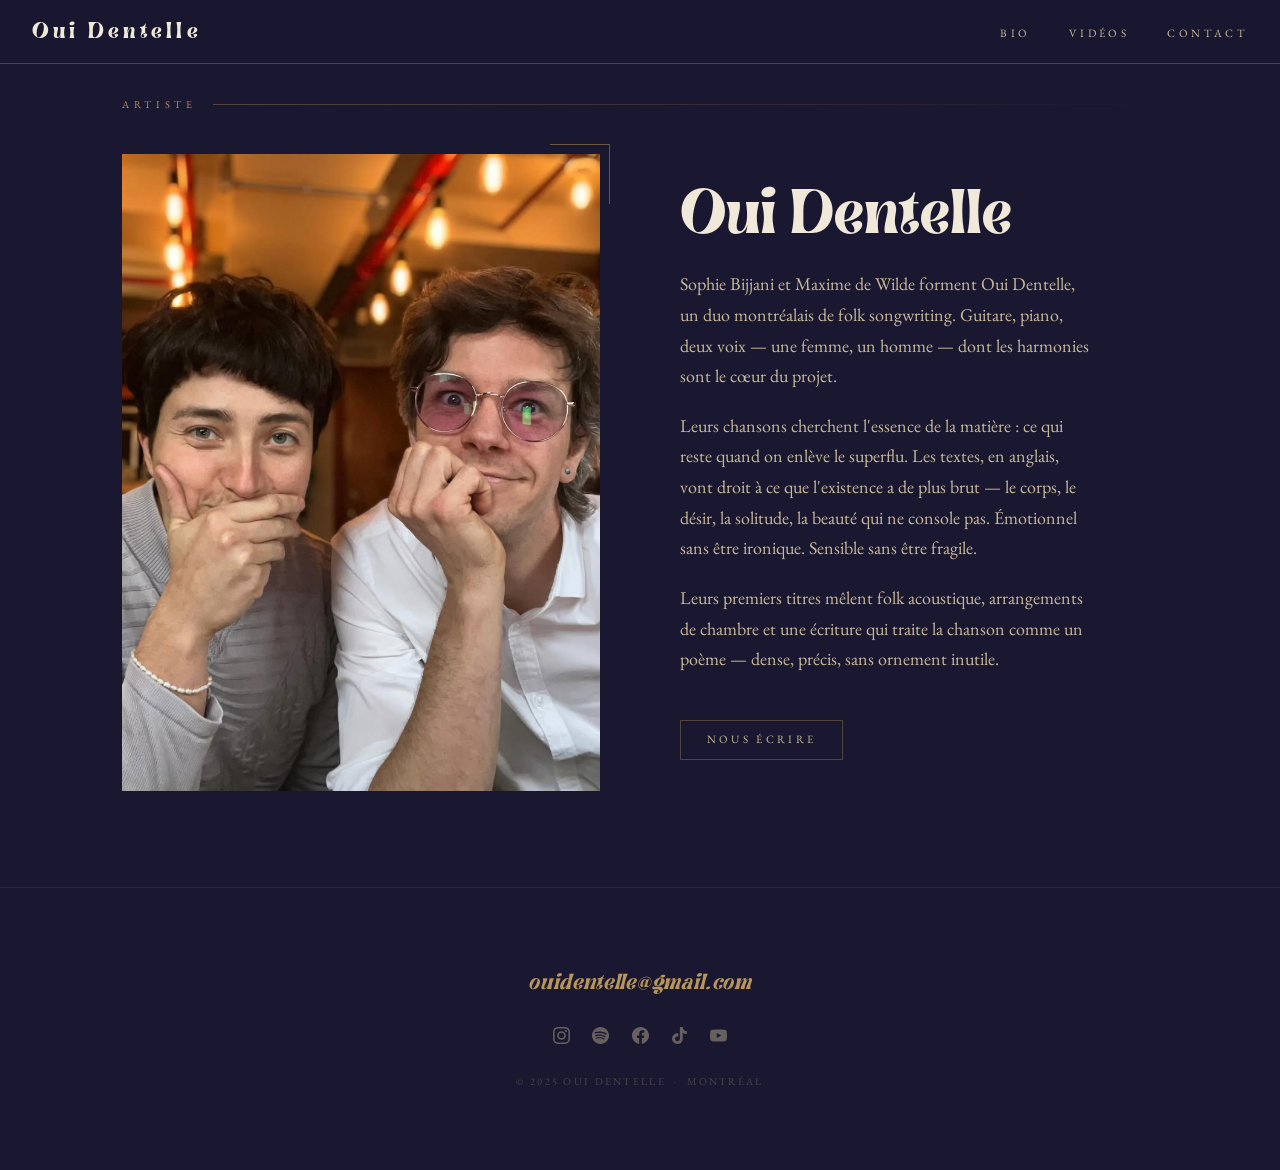
==== bio.html @ b8a0241f "Ajouter les photos et brancher hero + bio - OuiDentelleHeroSansTexte.jpg comme fond du hero - OuiDen" ====
<!DOCTYPE html>
<html lang="fr">
<head>
  <meta charset="UTF-8" />
  <meta name="viewport" content="width=device-width, initial-scale=1.0" />
  <title>Bio — Oui Dentelle</title>
  <link rel="preconnect" href="https://fonts.googleapis.com" />
  <link href="https://fonts.googleapis.com/css2?family=EB+Garamond:ital,wght@0,400;0,500;1,400&display=swap" rel="stylesheet" />
  <link rel="stylesheet" href="src/style.css" />
</head>
<body>

  <!-- ═══════════════════════════════════════
       NAV
       ═══════════════════════════════════════ -->
  <nav class="nav nav--scrolled" id="nav">
    <a href="index.html" class="nav-logo">Oui Dentelle</a>
    <ul class="nav-links" id="nav-links">
      <li><a href="bio.html">Bio</a></li>
      <li><a href="index.html#video">Vidéos</a></li>
      <li><a href="index.html#contact">Contact</a></li>
    </ul>
    <button class="nav-burger" id="nav-burger" aria-label="Ouvrir le menu" aria-expanded="false">
      <span></span><span></span><span></span>
    </button>
  </nav>

  <!-- ═══════════════════════════════════════
       BIO
       ═══════════════════════════════════════ -->
  <main>
    <section class="section bio-section visible">
      <p class="section-label">Artiste</p>
      <div class="about-grid">

        <div class="about-photo-wrap">
          <img
            src="OuiDentelleBio.png"
            alt="Sophie Bijjani et Maxime de Wilde — Oui Dentelle"
            class="about-photo"
            onerror="this.style.display='none'; this.nextElementSibling.style.display='flex';"
          />
          <div class="about-photo-placeholder" style="display:none;">
            <span>Photo à venir</span>
          </div>
        </div>

        <div class="about-text">
          <h1 class="section-title">Oui Dentelle</h1>
          <p>
            Sophie Bijjani et Maxime de Wilde forment Oui Dentelle, un duo montréalais
            de folk songwriting. Guitare, piano, deux voix — une femme, un homme —
            dont les harmonies sont le cœur du projet.
          </p>
          <p>
            Leurs chansons cherchent l'essence de la matière&nbsp;: ce qui reste quand
            on enlève le superflu. Les textes, en anglais, vont droit à ce que
            l'existence a de plus brut — le corps, le désir, la solitude, la beauté
            qui ne console pas. Émotionnel sans être ironique. Sensible sans être fragile.
          </p>
          <p>
            Leurs premiers titres mêlent folk acoustique, arrangements de chambre
            et une écriture qui traite la chanson comme un poème — dense, précis,
            sans ornement inutile.
          </p>
          <a href="index.html#contact" class="btn-outline" style="margin-top:1.6rem;">
            Nous écrire
          </a>
        </div>

      </div>
    </section>
  </main>

  <!-- ═══════════════════════════════════════
       FOOTER
       ═══════════════════════════════════════ -->
  <footer class="footer" id="contact">
    <div class="footer-inner">
      <a href="mailto:ouidentelle@gmail.com" class="contact-email">ouidentelle@gmail.com</a>
      <nav class="footer-social" aria-label="Réseaux sociaux">
        <a href="https://instagram.com/ouidentelle" target="_blank" rel="noopener" aria-label="Instagram">
          <svg viewBox="0 0 24 24"><path d="M12 2.163c3.204 0 3.584.012 4.85.07 3.252.148 4.771 1.691 4.919 4.919.058 1.265.069 1.645.069 4.849 0 3.205-.012 3.584-.069 4.849-.149 3.225-1.664 4.771-4.919 4.919-1.266.058-1.644.07-4.85.07-3.204 0-3.584-.012-4.849-.07-3.26-.149-4.771-1.699-4.919-4.92-.058-1.265-.07-1.644-.07-4.849 0-3.204.013-3.583.07-4.849.149-3.227 1.664-4.771 4.919-4.919 1.266-.057 1.645-.069 4.849-.069zm0-2.163c-3.259 0-3.667.014-4.947.072-4.358.2-6.78 2.618-6.98 6.98-.059 1.281-.073 1.689-.073 4.948 0 3.259.014 3.668.072 4.948.2 4.358 2.618 6.78 6.98 6.98 1.281.058 1.689.072 4.948.072 3.259 0 3.668-.014 4.948-.072 4.354-.2 6.782-2.618 6.979-6.98.059-1.28.073-1.689.073-4.948 0-3.259-.014-3.667-.072-4.947-.196-4.354-2.617-6.78-6.979-6.98-1.281-.059-1.69-.073-4.949-.073zm0 5.838c-3.403 0-6.162 2.759-6.162 6.162s2.759 6.163 6.162 6.163 6.162-2.759 6.162-6.163c0-3.403-2.759-6.162-6.162-6.162zm0 10.162c-2.209 0-4-1.79-4-4 0-2.209 1.791-4 4-4s4 1.791 4 4c0 2.21-1.791 4-4 4zm6.406-11.845c-.796 0-1.441.645-1.441 1.44s.645 1.44 1.441 1.44c.795 0 1.439-.645 1.439-1.44s-.644-1.44-1.439-1.44z"/></svg>
        </a>
        <a href="https://open.spotify.com/" target="_blank" rel="noopener" aria-label="Spotify">
          <svg viewBox="0 0 24 24"><path d="M12 0C5.4 0 0 5.4 0 12s5.4 12 12 12 12-5.4 12-12S18.66 0 12 0zm5.521 17.34c-.24.359-.66.48-1.021.24-2.82-1.74-6.36-2.101-10.561-1.141-.418.122-.779-.179-.899-.539-.12-.421.18-.78.54-.9 4.56-1.021 8.52-.6 11.64 1.32.42.18.479.659.301 1.02zm1.44-3.3c-.301.42-.841.6-1.262.3-3.239-1.98-8.159-2.58-11.939-1.38-.479.12-1.02-.12-1.14-.6-.12-.48.12-1.021.6-1.141C9.6 9.9 15 10.561 18.72 12.84c.361.181.54.78.241 1.2zm.12-3.36C15.24 8.4 8.82 8.16 5.16 9.301c-.6.179-1.2-.181-1.38-.721-.18-.601.18-1.2.72-1.381 4.26-1.26 11.28-1.02 15.721 1.621.539.3.719 1.02.419 1.56-.299.421-1.02.599-1.559.3z"/></svg>
        </a>
        <a href="https://www.facebook.com/profile.php?id=61588457332541" target="_blank" rel="noopener" aria-label="Facebook">
          <svg viewBox="0 0 24 24"><path d="M24 12.073c0-6.627-5.373-12-12-12s-12 5.373-12 12c0 5.99 4.388 10.954 10.125 11.854v-8.385H7.078v-3.47h3.047V9.43c0-3.007 1.792-4.669 4.533-4.669 1.312 0 2.686.235 2.686.235v2.953H15.83c-1.491 0-1.956.925-1.956 1.874v2.25h3.328l-.532 3.47h-2.796v8.385C19.612 23.027 24 18.062 24 12.073z"/></svg>
        </a>
        <a href="https://tiktok.com/@ouidentelle" target="_blank" rel="noopener" aria-label="TikTok">
          <svg viewBox="0 0 24 24"><path d="M12.525.02c1.31-.02 2.61-.01 3.91-.02.08 1.53.63 3.09 1.75 4.17 1.12 1.11 2.7 1.62 4.24 1.79v4.03c-1.44-.05-2.89-.35-4.2-.97-.57-.26-1.1-.59-1.62-.93-.01 2.92.01 5.84-.02 8.75-.08 1.4-.54 2.79-1.35 3.94-1.31 1.92-3.58 3.17-5.91 3.21-1.43.08-2.86-.31-4.08-1.03-2.02-1.19-3.44-3.37-3.65-5.71-.02-.5-.03-1-.01-1.49.18-1.9 1.12-3.72 2.58-4.96 1.66-1.44 3.98-2.13 6.15-1.72.02 1.48-.04 2.96-.04 4.44-.99-.32-2.15-.23-3.02.37-.63.41-1.11 1.04-1.36 1.75-.21.51-.15 1.07-.14 1.61.24 1.64 1.82 3.02 3.5 2.87 1.12-.01 2.19-.66 2.77-1.61.19-.33.4-.67.41-1.06.1-1.79.06-3.57.07-5.36.01-4.03-.01-8.05.02-12.07z"/></svg>
        </a>
        <a href="https://youtube.com/" target="_blank" rel="noopener" aria-label="YouTube">
          <svg viewBox="0 0 24 24"><path d="M23.498 6.186a3.016 3.016 0 0 0-2.122-2.136C19.505 3.545 12 3.545 12 3.545s-7.505 0-9.377.505A3.017 3.017 0 0 0 .502 6.186C0 8.07 0 12 0 12s0 3.93.502 5.814a3.016 3.016 0 0 0 2.122 2.136c1.871.505 9.376.505 9.376.505s7.505 0 9.377-.505a3.015 3.015 0 0 0 2.122-2.136C24 15.93 24 12 24 12s0-3.93-.502-5.814zM9.545 15.568V8.432L15.818 12l-6.273 3.568z"/></svg>
        </a>
      </nav>
      <p class="footer-copy">© 2025 Oui Dentelle &nbsp;·&nbsp; Montréal</p>
    </div>
  </footer>

  <script>
    // ── Burger menu ───────────────────────────────────────
    const burger = document.getElementById('nav-burger');
    const navLinks = document.getElementById('nav-links');
    burger.addEventListener('click', () => {
      const open = navLinks.classList.toggle('nav-links--open');
      burger.setAttribute('aria-expanded', open);
    });
    navLinks.querySelectorAll('a').forEach(link => {
      link.addEventListener('click', () => {
        navLinks.classList.remove('nav-links--open');
        burger.setAttribute('aria-expanded', false);
      });
    });
  </script>

</body>
</html>
---- src/style.css ----
/* ════════════════════════════════════════════════════════════
   OUI DENTELLE — stylesheet
   Palette: indigo foncé · crème · or
   Typo   : Brasika (display) · EB Garamond (body)
   ════════════════════════════════════════════════════════════ */

/* ─── FONTS ──────────────────────────────────────────────── */
@font-face {
  font-family: 'Brasika';
  src: url('../Brasika.otf') format('opentype');
  font-weight: 100 900;
  font-style: normal;
  font-display: swap;
}

/* ─── TOKENS ──────────────────────────────────────────────── */
:root {
  --indigo:       #1a1730;
  --indigo-mid:   #252245;
  --indigo-light: #3a365f;
  --cream:        #f0e8d8;
  --cream-dim:    #c8b99a;
  --gold:         #b8965a;
  --gold-dim:     rgba(184,150,90,0.35);
  --font-d: 'Brasika', 'Cormorant Garamond', serif;
  --font-b: 'EB Garamond', serif;
  --ease:   cubic-bezier(0.4, 0, 0.2, 1);
  --max-w:  1100px;
  --px:     2rem;
}

/* ─── RESET ──────────────────────────────────────────────── */
*, *::before, *::after { box-sizing: border-box; margin: 0; padding: 0; }
html  { scroll-behavior: smooth; }
body  {
  background: var(--indigo);
  color: var(--cream);
  font-family: var(--font-b);
  font-size: 18px;
  line-height: 1.7;
  overflow-x: hidden;
}
img   { display: block; max-width: 100%; }
a     { color: inherit; }

/* ─── NAV ────────────────────────────────────────────────── */
.nav {
  position: fixed;
  inset: 0 0 auto;
  z-index: 100;
  display: flex;
  align-items: center;
  justify-content: space-between;
  padding: 1.6rem var(--px);
  transition: background 0.4s var(--ease), padding 0.4s var(--ease),
              backdrop-filter 0.4s var(--ease);
}
.nav--scrolled {
  background: rgba(26, 23, 48, 0.88);
  backdrop-filter: blur(12px);
  padding-block: 1rem;
  border-bottom: 1px solid var(--gold-dim);
}
.nav-logo {
  font-family: var(--font-d);
  font-size: 1.15rem;
  font-weight: 300;
  letter-spacing: 0.22em;
  text-decoration: none;
  color: var(--cream);
  transition: color 0.3s;
}
.nav-logo:hover { color: var(--gold); }

.nav-links {
  list-style: none;
  display: flex;
  gap: 2.4rem;
}
.nav-links a {
  font-size: 0.7rem;
  letter-spacing: 0.3em;
  text-transform: uppercase;
  text-decoration: none;
  color: var(--cream-dim);
  transition: color 0.3s;
  position: relative;
}
.nav-links a::after {
  content: '';
  position: absolute;
  bottom: -3px;
  left: 0; right: 0;
  height: 1px;
  background: var(--gold);
  transform: scaleX(0);
  transform-origin: left;
  transition: transform 0.3s var(--ease);
}
.nav-links a:hover        { color: var(--cream); }
.nav-links a:hover::after { transform: scaleX(1); }

/* Burger (hidden on desktop) */
.nav-burger {
  display: none;
  flex-direction: column;
  gap: 5px;
  background: none;
  border: none;
  cursor: pointer;
  padding: 4px;
}
.nav-burger span {
  display: block;
  width: 24px;
  height: 1px;
  background: var(--cream-dim);
  transition: transform 0.3s, opacity 0.3s;
}

/* ─── HERO ───────────────────────────────────────────────── */
.hero {
  position: relative;
  min-height: 100vh;
  display: flex;
  align-items: flex-start;
  justify-content: center;
  overflow: hidden;
}
.hero-img {
  position: absolute;
  inset: 0;
  background-size: cover;
  background-position: center top;
  transform: scale(1.05);
  animation: heroScale 14s ease-out forwards;
}
@keyframes heroScale {
  to { transform: scale(1); }
}
.hero-overlay {
  position: absolute;
  inset: 0;
  background:
    linear-gradient(to bottom,
      rgba(26,23,48,0.2) 0%,
      rgba(26,23,48,0.5) 60%,
      rgba(26,23,48,0.95) 100%),
    radial-gradient(ellipse at center, transparent 30%, rgba(26,23,48,0.6) 100%);
}

/* Film-grain texture */
.hero-grain {
  position: absolute;
  inset: 0;
  background-image: url("data:image/svg+xml,%3Csvg viewBox='0 0 256 256' xmlns='http://www.w3.org/2000/svg'%3E%3Cfilter id='n'%3E%3CfeTurbulence type='fractalNoise' baseFrequency='0.9' numOctaves='4' stitchTiles='stitch'/%3E%3C/filter%3E%3Crect width='100%25' height='100%25' filter='url(%23n)' opacity='0.04'/%3E%3C/svg%3E");
  background-size: 200px;
  opacity: 0.3;
  pointer-events: none;
  animation: grain 8s steps(10) infinite;
}
@keyframes grain {
  0%,100% { background-position: 0 0; }
  10%  { background-position: -5% -10%; }
  20%  { background-position: -15% 5%; }
  30%  { background-position: 7% -25%; }
  40%  { background-position: 20% 10%; }
  50%  { background-position: -10% 15%; }
  60%  { background-position: 15% -5%; }
  70%  { background-position: 0 20%; }
  80%  { background-position: -20% 0; }
  90%  { background-position: 10% 5%; }
}

.hero-content {
  position: relative;
  z-index: 2;
  text-align: center;
  display: flex;
  flex-direction: column;
  align-items: center;
  gap: 1.8rem;
  padding: 18vh var(--px) 2rem;
  animation: fadeUp 1.6s ease both;
  animation-delay: 0.2s;
  opacity: 0;
}
@keyframes fadeUp {
  from { opacity: 0; transform: translateY(28px); }
  to   { opacity: 1; transform: translateY(0); }
}

/* Gold ornament line */
.lace-line {
  width: 160px;
  height: 1px;
  background: linear-gradient(90deg, transparent, var(--gold), transparent);
  position: relative;
}
.lace-line::before, .lace-line::after {
  content: '✦';
  position: absolute;
  top: 50%;
  transform: translateY(-50%);
  font-size: 8px;
  color: var(--gold);
  opacity: 0.8;
}
.lace-line::before { left: 28px; }
.lace-line::after  { right: 28px; }

.hero-title {
  font-family: var(--font-d);
  font-size: clamp(3.8rem, 11vw, 8rem);
  font-weight: 300;
  letter-spacing: 0.16em;
  line-height: 1;
  color: var(--cream);
  text-shadow:
    0 0 80px rgba(184,150,90,0.25),
    0 2px 6px rgba(0,0,0,0.6);
}
.hero-sub {
  font-family: var(--font-d);
  font-size: clamp(0.85rem, 1.8vw, 1.05rem);
  color: var(--cream-dim);
  letter-spacing: 0.18em;
}

/* Social row */
.social-row {
  display: flex;
  gap: 1.5rem;
  align-items: center;
  margin-top: 0.4rem;
}
.social-row a {
  color: var(--cream-dim);
  text-decoration: none;
  transition: color 0.3s, transform 0.3s;
  display: flex;
}
.social-row a:hover {
  color: var(--cream);
  transform: translateY(-3px);
}
.social-row svg { width: 20px; height: 20px; fill: currentColor; }

/* Scroll hint */
.scroll-hint {
  position: absolute;
  bottom: 2rem;
  left: 50%;
  transform: translateX(-50%);
  z-index: 2;
  color: var(--cream-dim);
  opacity: 0.45;
  animation: fadeUp 2s ease both, bob 2.2s ease-in-out 2s infinite;
}
.scroll-hint svg { width: 16px; }
@keyframes bob {
  0%,100% { transform: translateX(-50%) translateY(0); }
  50%      { transform: translateX(-50%) translateY(7px); }
}

/* ─── SECTIONS SHARED ─────────────────────────────────────── */
.section {
  padding: 6rem var(--px);
  max-width: var(--max-w);
  margin: 0 auto;
  opacity: 0;
  transform: translateY(24px);
  transition: opacity 0.7s var(--ease), transform 0.7s var(--ease);
}
.section.visible {
  opacity: 1;
  transform: translateY(0);
}

.section-label {
  font-size: 0.65rem;
  letter-spacing: 0.45em;
  text-transform: uppercase;
  color: var(--gold);
  margin-bottom: 2.5rem;
  display: flex;
  align-items: center;
  gap: 1rem;
}
.section-label::after {
  content: '';
  flex: 1;
  height: 1px;
  background: linear-gradient(90deg, var(--gold-dim), transparent);
}

.section-title {
  font-family: var(--font-d);
  font-size: clamp(2rem, 5vw, 3.2rem);
  font-weight: 300;
  line-height: 1.15;
  color: var(--cream);
  margin-bottom: 1.6rem;
}
.section-title em { color: var(--cream-dim); font-style: italic; }
.section-title--center { text-align: center; }

/* ─── ABOUT ──────────────────────────────────────────────── */
.about-section { padding-top: 7rem; padding-bottom: 7rem; }

.about-grid {
  display: grid;
  grid-template-columns: 1fr 1fr;
  gap: 5rem;
  align-items: center;
}

.about-photo-wrap { position: relative; }
.about-photo {
  width: 100%;
  aspect-ratio: 3 / 4;
  object-fit: cover;
  object-position: center top;
  display: block;
}
.about-photo-placeholder {
  width: 100%;
  aspect-ratio: 3 / 4;
  background: var(--indigo-mid);
  border: 1px solid var(--gold-dim);
  display: flex;
  align-items: center;
  justify-content: center;
  font-style: italic;
  color: var(--cream-dim);
  font-size: 0.85rem;
  letter-spacing: 0.1em;
  position: relative;
  overflow: hidden;
}
/* Subtle inner gradient */
.about-photo-placeholder::before {
  content: '';
  position: absolute;
  inset: 0;
  background:
    radial-gradient(ellipse at 25% 25%, rgba(58,54,95,0.7), transparent 55%),
    radial-gradient(ellipse at 75% 80%, rgba(184,150,90,0.08), transparent 50%);
}
.about-photo-placeholder span { position: relative; }

/* Gold accent corner */
.about-photo-wrap::after {
  content: '';
  position: absolute;
  top: -10px; right: -10px;
  width: 60px; height: 60px;
  border-top: 1px solid var(--gold);
  border-right: 1px solid var(--gold);
  opacity: 0.5;
}

.about-text p {
  color: var(--cream-dim);
  margin-bottom: 1.2rem;
  max-width: 46ch;
}

/* ─── BUTTONS ────────────────────────────────────────────── */
.btn-outline {
  display: inline-block;
  margin-top: 0.8rem;
  padding: 0.6rem 1.6rem;
  font-size: 0.7rem;
  letter-spacing: 0.3em;
  text-transform: uppercase;
  text-decoration: none;
  color: var(--cream-dim);
  border: 1px solid var(--gold-dim);
  transition: border-color 0.3s, color 0.3s, background 0.3s;
}
.btn-outline:hover {
  border-color: var(--gold);
  color: var(--cream);
  background: rgba(184,150,90,0.06);
}

/* ─── DIVIDER ────────────────────────────────────────────── */
.divider {
  width: 100%;
  height: 1px;
  background: linear-gradient(90deg, transparent, var(--gold-dim), transparent);
  opacity: 0;
  transition: opacity 0.7s var(--ease);
}
.divider.visible { opacity: 1; }

/* ─── SINGLES GRID ───────────────────────────────────────── */
.singles-grid {
  display: grid;
  grid-template-columns: repeat(2, minmax(220px, 300px));
  gap: 2.4rem;
  justify-content: center;
}

.single-card {
  display: flex;
  flex-direction: column;
  gap: 0.9rem;
  text-decoration: none;
}

.single-cover {
  width: 100%;
  aspect-ratio: 1;
  background: var(--indigo-mid);
  border: 1px solid rgba(184,150,90,0.12);
  display: flex;
  align-items: center;
  justify-content: center;
  position: relative;
  overflow: hidden;
  transition: border-color 0.3s;
}
.single-card:hover .single-cover { border-color: var(--gold-dim); }

.single-cover::before {
  content: '';
  position: absolute;
  inset: 0;
  background:
    radial-gradient(ellipse at 30% 30%, rgba(58,54,95,0.8), transparent 55%),
    radial-gradient(ellipse at 70% 75%, rgba(184,150,90,0.1), transparent 55%);
}
.single-cover img {
  position: absolute;
  inset: 0;
  width: 100%; height: 100%;
  object-fit: cover;
}

.single-cover-label {
  position: relative;
  font-family: var(--font-d);
  font-size: 0.85rem;
  font-weight: 300;
  letter-spacing: 0.14em;
  color: var(--cream-dim);
  text-transform: uppercase;
  text-align: center;
  padding: 1rem;
}

.single-play {
  position: absolute;
  inset: 0;
  display: flex;
  align-items: center;
  justify-content: center;
  opacity: 0;
  transition: opacity 0.3s;
  background: rgba(26,23,48,0.5);
}
.single-play svg {
  width: 36px;
  fill: var(--cream);
  filter: drop-shadow(0 2px 8px rgba(0,0,0,0.6));
}
.single-card:hover .single-play { opacity: 1; }
.single-card--upcoming .single-play { display: none; }

.single-info { display: flex; flex-direction: column; gap: 0.3rem; }
.single-title {
  font-family: var(--font-d);
  font-size: 1.1rem;
  font-weight: 300;
  letter-spacing: 0.06em;
  color: var(--cream);
}
.single-sub {
  font-size: 0.7rem;
  color: var(--cream-dim);
  letter-spacing: 0.2em;
  text-transform: uppercase;
}

.stream-links { display: flex; gap: 0.4rem; flex-wrap: wrap; margin-top: 0.2rem; }
.stream-btn {
  font-size: 0.62rem;
  letter-spacing: 0.15em;
  text-transform: uppercase;
  color: var(--cream-dim);
  border: 1px solid rgba(200,185,154,0.22);
  padding: 0.22rem 0.55rem;
  text-decoration: none;
  transition: border-color 0.3s, color 0.3s;
}
.stream-btn:hover { border-color: var(--gold); color: var(--cream); }

/* ─── VIDEO ──────────────────────────────────────────────── */
.video-frame {
  width: 100%;
  aspect-ratio: 16 / 9;
  background: var(--indigo-mid);
  border: 1px solid rgba(184,150,90,0.18);
  position: relative;
  overflow: hidden;
}
.video-frame iframe { width: 100%; height: 100%; border: 0; display: block; }

.video-placeholder {
  width: 100%; height: 100%;
  display: flex;
  flex-direction: column;
  align-items: center;
  justify-content: center;
  gap: 1.2rem;
  color: var(--cream-dim);
  font-style: italic;
  font-size: 0.9rem;
}
.play-circle {
  width: 64px; height: 64px;
  border: 1px solid rgba(200,185,154,0.28);
  border-radius: 50%;
  display: flex;
  align-items: center;
  justify-content: center;
}
.play-circle svg { width: 22px; fill: var(--cream-dim); margin-left: 4px; }

/* ─── SHOWS ──────────────────────────────────────────────── */
.shows-season {
  font-size: 0.65rem;
  letter-spacing: 0.35em;
  text-transform: uppercase;
  color: var(--cream-dim);
  margin-bottom: 0.6rem;
}

.shows-list {
  margin-top: 3rem;
  display: flex;
  flex-direction: column;
  gap: 0;
}

.show-row {
  display: grid;
  grid-template-columns: 80px 1fr auto;
  gap: 1.5rem;
  align-items: center;
  padding: 1.4rem 0;
  border-bottom: 1px solid rgba(184,150,90,0.1);
  transition: background 0.2s;
}
.show-row:first-child { border-top: 1px solid rgba(184,150,90,0.1); }
.show-row:hover { background: rgba(184,150,90,0.03); }

.show-date {
  display: flex;
  flex-direction: column;
  align-items: center;
  line-height: 1;
}
.show-day {
  font-family: var(--font-d);
  font-size: 2rem;
  font-weight: 300;
  color: var(--cream);
  line-height: 1;
}
.show-month {
  font-size: 0.65rem;
  letter-spacing: 0.2em;
  text-transform: uppercase;
  color: var(--gold);
  margin-top: 0.25rem;
}

.show-details { display: flex; flex-direction: column; gap: 0.15rem; }
.show-venue {
  font-family: var(--font-d);
  font-size: 1.1rem;
  font-weight: 300;
  color: var(--cream);
}
.show-city {
  font-size: 0.75rem;
  letter-spacing: 0.18em;
  text-transform: uppercase;
  color: var(--cream-dim);
}
.show-ticket { white-space: nowrap; }

/* ─── CONTACT ────────────────────────────────────────────── */
.contact-minimal {
  display: flex;
  flex-direction: column;
  align-items: center;
  gap: 2rem;
  text-align: center;
}

.contact-social {
  display: flex;
  gap: 1.6rem;
  align-items: center;
}

.contact-social a {
  display: flex;
  align-items: center;
  justify-content: center;
  color: var(--cream-dim);
  transition: color 0.3s;
}
.contact-social a:hover { color: var(--gold); }
.contact-social svg {
  width: 20px;
  height: 20px;
  fill: currentColor;
}

.contact-text p {
  color: var(--cream-dim);
  max-width: 36ch;
  margin-bottom: 1.4rem;
}
.contact-email {
  display: inline-block;
  font-family: var(--font-d);
  font-size: 1.1rem;
  font-style: italic;
  color: var(--gold);
  text-decoration: none;
  letter-spacing: 0.04em;
  transition: color 0.3s;
}
.contact-email:hover { color: var(--cream); }

.contact-form {
  display: flex;
  flex-direction: column;
  gap: 1.4rem;
  max-width: 520px;
}
.form-field {
  display: flex;
  flex-direction: column;
  gap: 0.4rem;
}
.form-field label {
  font-size: 0.65rem;
  letter-spacing: 0.35em;
  text-transform: uppercase;
  color: var(--cream-dim);
}
.form-field input,
.form-field textarea {
  background: rgba(255,255,255,0.03);
  border: 1px solid rgba(200,185,154,0.2);
  color: var(--cream);
  font-family: var(--font-b);
  font-size: 0.95rem;
  padding: 0.7rem 0.9rem;
  outline: none;
  transition: border-color 0.3s;
  resize: vertical;
  width: 100%;
}
.form-field input::placeholder,
.form-field textarea::placeholder { color: rgba(200,185,154,0.35); }
.form-field input:focus,
.form-field textarea:focus { border-color: var(--gold); }

.btn-submit {
  align-self: flex-start;
  background: none;
  border: 1px solid var(--gold-dim);
  color: var(--cream-dim);
  cursor: pointer;
  font-family: var(--font-b);
  font-size: 0.7rem;
  letter-spacing: 0.3em;
  text-transform: uppercase;
  padding: 0.65rem 1.8rem;
  transition: border-color 0.3s, color 0.3s, background 0.3s;
}
.btn-submit:hover {
  border-color: var(--gold);
  color: var(--cream);
  background: rgba(184,150,90,0.07);
}

/* ─── FOOTER ─────────────────────────────────────────────── */
.footer {
  border-top: 1px solid rgba(184,150,90,0.12);
  padding: 5rem var(--px);
}
.footer-inner {
  max-width: var(--max-w);
  margin: 0 auto;
  display: flex;
  flex-direction: column;
  align-items: center;
  gap: 1.8rem;
  text-align: center;
}
.footer-social {
  display: flex;
  gap: 1.4rem;
}
.footer-social a {
  color: rgba(200,185,154,0.45);
  text-decoration: none;
  transition: color 0.3s;
  display: flex;
}
.footer-social a:hover { color: var(--cream); }
.footer-social svg { width: 17px; height: 17px; fill: currentColor; }
.footer-copy {
  font-size: 0.65rem;
  letter-spacing: 0.22em;
  text-transform: uppercase;
  color: rgba(200,185,154,0.28);
}

/* ─── RESPONSIVE ─────────────────────────────────────────── */
@media (max-width: 860px) {
  :root { --px: 1.5rem; }

  .about-grid,
  .contact-grid {
    grid-template-columns: 1fr;
    gap: 3rem;
  }
  .about-photo-wrap::after { display: none; }

  .nav-links {
    position: fixed;
    inset: 0 0 auto;
    top: 60px;
    background: rgba(26,23,48,0.97);
    backdrop-filter: blur(12px);
    flex-direction: column;
    align-items: center;
    gap: 0;
    padding: 1.5rem 0 2rem;
    display: none;
    border-bottom: 1px solid var(--gold-dim);
  }
  .nav-links--open { display: flex; }
  .nav-links li    { width: 100%; text-align: center; }
  .nav-links a     { display: block; padding: 0.9rem 0; font-size: 0.75rem; }
  .nav-burger      { display: flex; }

  .show-row { grid-template-columns: 70px 1fr; }
  .show-ticket { grid-column: 2; }
}

@media (max-width: 540px) {
  .singles-grid { grid-template-columns: 1fr 1fr; }
  .hero-title   { letter-spacing: 0.08em; }
  .section      { padding-block: 4.5rem; }
}
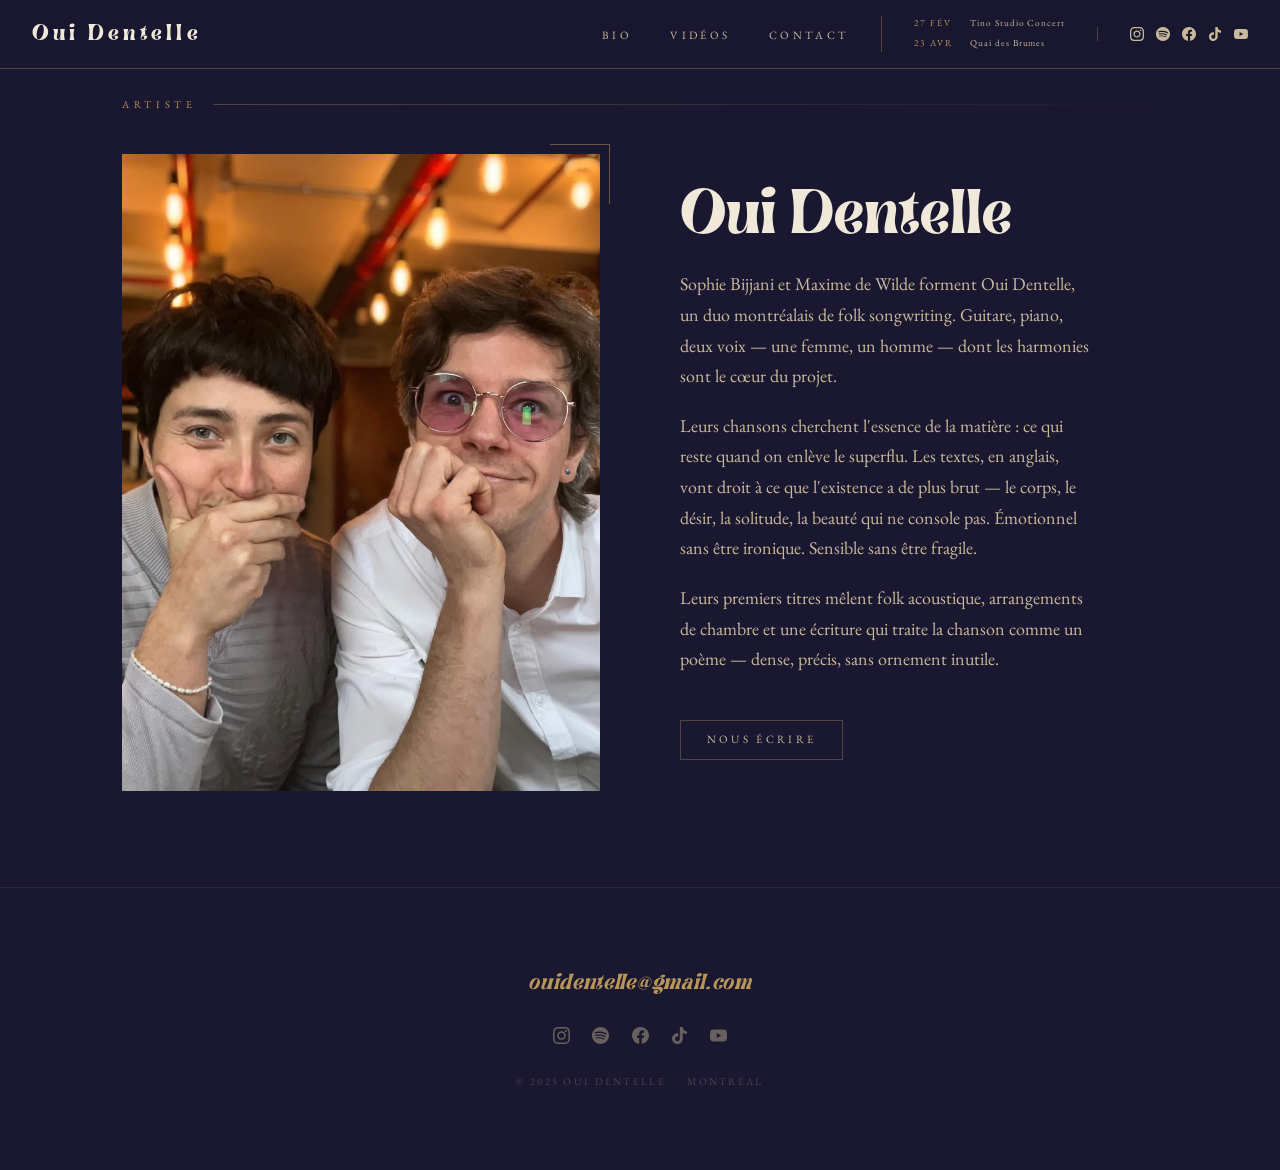
==== commit 8019d1f7: "Social icons et dates de shows dans la barre de nav - Nav restructurée : liens | dates shows | icône" ====
--- a/bio.html
+++ b/bio.html
@@ -15,11 +15,40 @@
        ═══════════════════════════════════════ -->
   <nav class="nav nav--scrolled" id="nav">
     <a href="index.html" class="nav-logo">Oui Dentelle</a>
-    <ul class="nav-links" id="nav-links">
-      <li><a href="bio.html">Bio</a></li>
-      <li><a href="index.html#video">Vidéos</a></li>
-      <li><a href="index.html#contact">Contact</a></li>
-    </ul>
+    <div class="nav-menu" id="nav-menu">
+      <ul class="nav-links">
+        <li><a href="bio.html">Bio</a></li>
+        <li><a href="index.html#video">Vidéos</a></li>
+        <li><a href="index.html#contact">Contact</a></li>
+      </ul>
+      <div class="nav-shows">
+        <a href="index.html#shows" class="nav-show-item">
+          <span class="nav-show-date">27 Fév</span>
+          <span class="nav-show-venue">Tino Studio Concert</span>
+        </a>
+        <a href="index.html#shows" class="nav-show-item">
+          <span class="nav-show-date">23 Avr</span>
+          <span class="nav-show-venue">Quai des Brumes</span>
+        </a>
+      </div>
+      <div class="nav-social">
+        <a href="https://instagram.com/ouidentelle" target="_blank" rel="noopener" aria-label="Instagram">
+          <svg viewBox="0 0 24 24"><path d="M12 2.163c3.204 0 3.584.012 4.85.07 3.252.148 4.771 1.691 4.919 4.919.058 1.265.069 1.645.069 4.849 0 3.205-.012 3.584-.069 4.849-.149 3.225-1.664 4.771-4.919 4.919-1.266.058-1.644.07-4.85.07-3.204 0-3.584-.012-4.849-.07-3.26-.149-4.771-1.699-4.919-4.92-.058-1.265-.07-1.644-.07-4.849 0-3.204.013-3.583.07-4.849.149-3.227 1.664-4.771 4.919-4.919 1.266-.057 1.645-.069 4.849-.069zm0-2.163c-3.259 0-3.667.014-4.947.072-4.358.2-6.78 2.618-6.98 6.98-.059 1.281-.073 1.689-.073 4.948 0 3.259.014 3.668.072 4.948.2 4.358 2.618 6.78 6.98 6.98 1.281.058 1.689.072 4.948.072 3.259 0 3.668-.014 4.948-.072 4.354-.2 6.782-2.618 6.979-6.98.059-1.28.073-1.689.073-4.948 0-3.259-.014-3.667-.072-4.947-.196-4.354-2.617-6.78-6.979-6.98-1.281-.059-1.69-.073-4.949-.073zm0 5.838c-3.403 0-6.162 2.759-6.162 6.162s2.759 6.163 6.162 6.163 6.162-2.759 6.162-6.163c0-3.403-2.759-6.162-6.162-6.162zm0 10.162c-2.209 0-4-1.79-4-4 0-2.209 1.791-4 4-4s4 1.791 4 4c0 2.21-1.791 4-4 4zm6.406-11.845c-.796 0-1.441.645-1.441 1.44s.645 1.44 1.441 1.44c.795 0 1.439-.645 1.439-1.44s-.644-1.44-1.439-1.44z"/></svg>
+        </a>
+        <a href="https://open.spotify.com/" target="_blank" rel="noopener" aria-label="Spotify">
+          <svg viewBox="0 0 24 24"><path d="M12 0C5.4 0 0 5.4 0 12s5.4 12 12 12 12-5.4 12-12S18.66 0 12 0zm5.521 17.34c-.24.359-.66.48-1.021.24-2.82-1.74-6.36-2.101-10.561-1.141-.418.122-.779-.179-.899-.539-.12-.421.18-.78.54-.9 4.56-1.021 8.52-.6 11.64 1.32.42.18.479.659.301 1.02zm1.44-3.3c-.301.42-.841.6-1.262.3-3.239-1.98-8.159-2.58-11.939-1.38-.479.12-1.02-.12-1.14-.6-.12-.48.12-1.021.6-1.141C9.6 9.9 15 10.561 18.72 12.84c.361.181.54.78.241 1.2zm.12-3.36C15.24 8.4 8.82 8.16 5.16 9.301c-.6.179-1.2-.181-1.38-.721-.18-.601.18-1.2.72-1.381 4.26-1.26 11.28-1.02 15.721 1.621.539.3.719 1.02.419 1.56-.299.421-1.02.599-1.559.3z"/></svg>
+        </a>
+        <a href="https://www.facebook.com/profile.php?id=61588457332541" target="_blank" rel="noopener" aria-label="Facebook">
+          <svg viewBox="0 0 24 24"><path d="M24 12.073c0-6.627-5.373-12-12-12s-12 5.373-12 12c0 5.99 4.388 10.954 10.125 11.854v-8.385H7.078v-3.47h3.047V9.43c0-3.007 1.792-4.669 4.533-4.669 1.312 0 2.686.235 2.686.235v2.953H15.83c-1.491 0-1.956.925-1.956 1.874v2.25h3.328l-.532 3.47h-2.796v8.385C19.612 23.027 24 18.062 24 12.073z"/></svg>
+        </a>
+        <a href="https://tiktok.com/@ouidentelle" target="_blank" rel="noopener" aria-label="TikTok">
+          <svg viewBox="0 0 24 24"><path d="M12.525.02c1.31-.02 2.61-.01 3.91-.02.08 1.53.63 3.09 1.75 4.17 1.12 1.11 2.7 1.62 4.24 1.79v4.03c-1.44-.05-2.89-.35-4.2-.97-.57-.26-1.1-.59-1.62-.93-.01 2.92.01 5.84-.02 8.75-.08 1.4-.54 2.79-1.35 3.94-1.31 1.92-3.58 3.17-5.91 3.21-1.43.08-2.86-.31-4.08-1.03-2.02-1.19-3.44-3.37-3.65-5.71-.02-.5-.03-1-.01-1.49.18-1.9 1.12-3.72 2.58-4.96 1.66-1.44 3.98-2.13 6.15-1.72.02 1.48-.04 2.96-.04 4.44-.99-.32-2.15-.23-3.02.37-.63.41-1.11 1.04-1.36 1.75-.21.51-.15 1.07-.14 1.61.24 1.64 1.82 3.02 3.5 2.87 1.12-.01 2.19-.66 2.77-1.61.19-.33.4-.67.41-1.06.1-1.79.06-3.57.07-5.36.01-4.03-.01-8.05.02-12.07z"/></svg>
+        </a>
+        <a href="https://youtube.com/" target="_blank" rel="noopener" aria-label="YouTube">
+          <svg viewBox="0 0 24 24"><path d="M23.498 6.186a3.016 3.016 0 0 0-2.122-2.136C19.505 3.545 12 3.545 12 3.545s-7.505 0-9.377.505A3.017 3.017 0 0 0 .502 6.186C0 8.07 0 12 0 12s0 3.93.502 5.814a3.016 3.016 0 0 0 2.122 2.136c1.871.505 9.376.505 9.376.505s7.505 0 9.377-.505a3.015 3.015 0 0 0 2.122-2.136C24 15.93 24 12 24 12s0-3.93-.502-5.814zM9.545 15.568V8.432L15.818 12l-6.273 3.568z"/></svg>
+        </a>
+      </div>
+    </div>
     <button class="nav-burger" id="nav-burger" aria-label="Ouvrir le menu" aria-expanded="false">
       <span></span><span></span><span></span>
     </button>
@@ -102,14 +131,14 @@
   <script>
     // ── Burger menu ───────────────────────────────────────
     const burger = document.getElementById('nav-burger');
-    const navLinks = document.getElementById('nav-links');
+    const navMenu = document.getElementById('nav-menu');
     burger.addEventListener('click', () => {
-      const open = navLinks.classList.toggle('nav-links--open');
+      const open = navMenu.classList.toggle('nav-menu--open');
       burger.setAttribute('aria-expanded', open);
     });
-    navLinks.querySelectorAll('a').forEach(link => {
+    navMenu.querySelectorAll('a').forEach(link => {
       link.addEventListener('click', () => {
-        navLinks.classList.remove('nav-links--open');
+        navMenu.classList.remove('nav-menu--open');
         burger.setAttribute('aria-expanded', false);
       });
     });
--- a/src/style.css
+++ b/src/style.css
@@ -100,6 +100,59 @@
 .nav-links a:hover        { color: var(--cream); }
 .nav-links a:hover::after { transform: scaleX(1); }
 
+/* Nav right group */
+.nav-menu {
+  display: flex;
+  align-items: center;
+  gap: 2rem;
+}
+
+/* Show dates in nav */
+.nav-shows {
+  display: flex;
+  flex-direction: column;
+  gap: 0.25rem;
+  padding-left: 2rem;
+  border-left: 1px solid var(--gold-dim);
+}
+.nav-show-item {
+  display: flex;
+  align-items: baseline;
+  gap: 0.7rem;
+  text-decoration: none;
+  color: var(--cream-dim);
+  transition: color 0.3s;
+}
+.nav-show-item:hover { color: var(--cream); }
+.nav-show-date {
+  font-size: 0.58rem;
+  letter-spacing: 0.2em;
+  text-transform: uppercase;
+  color: var(--gold);
+  min-width: 2.8rem;
+}
+.nav-show-venue {
+  font-size: 0.58rem;
+  letter-spacing: 0.1em;
+}
+
+/* Social icons in nav */
+.nav-social {
+  display: flex;
+  align-items: center;
+  gap: 0.75rem;
+  padding-left: 2rem;
+  border-left: 1px solid var(--gold-dim);
+}
+.nav-social a {
+  display: flex;
+  color: var(--cream-dim);
+  text-decoration: none;
+  transition: color 0.3s;
+}
+.nav-social a:hover { color: var(--cream); }
+.nav-social svg { width: 14px; height: 14px; fill: currentColor; }
+
 /* Burger (hidden on desktop) */
 .nav-burger {
   display: none;
@@ -531,11 +584,14 @@
 
 /* ─── SHOWS ──────────────────────────────────────────────── */
 .shows-season {
-  font-size: 0.65rem;
-  letter-spacing: 0.35em;
-  text-transform: uppercase;
-  color: var(--cream-dim);
-  margin-bottom: 0.6rem;
+  font-family: var(--font-d);
+  font-size: clamp(1.4rem, 3vw, 2rem);
+  font-weight: 300;
+  letter-spacing: 0.2em;
+  text-transform: uppercase;
+  color: var(--cream);
+  text-align: center;
+  margin-bottom: 2.5rem;
 }
 
 .shows-list {
@@ -737,7 +793,7 @@
   }
   .about-photo-wrap::after { display: none; }
 
-  .nav-links {
+  .nav-menu {
     position: fixed;
     inset: 0 0 auto;
     top: 60px;
@@ -750,9 +806,29 @@
     display: none;
     border-bottom: 1px solid var(--gold-dim);
   }
-  .nav-links--open { display: flex; }
+  .nav-menu--open  { display: flex; }
+  .nav-links       { flex-direction: column; gap: 0; width: 100%; }
   .nav-links li    { width: 100%; text-align: center; }
   .nav-links a     { display: block; padding: 0.9rem 0; font-size: 0.75rem; }
+  .nav-shows {
+    flex-direction: column;
+    align-items: center;
+    border-left: none;
+    border-top: 1px solid var(--gold-dim);
+    padding: 1rem 0 0;
+    margin-top: 0.5rem;
+    width: 100%;
+    gap: 0;
+  }
+  .nav-show-item   { justify-content: center; padding: 0.6rem 0; font-size: 0.7rem; }
+  .nav-social {
+    border-left: none;
+    border-top: 1px solid var(--gold-dim);
+    padding: 1rem 0 0;
+    margin-top: 0.5rem;
+    gap: 1.2rem;
+  }
+  .nav-social svg  { width: 17px; height: 17px; }
   .nav-burger      { display: flex; }
 
   .show-row { grid-template-columns: 70px 1fr; }
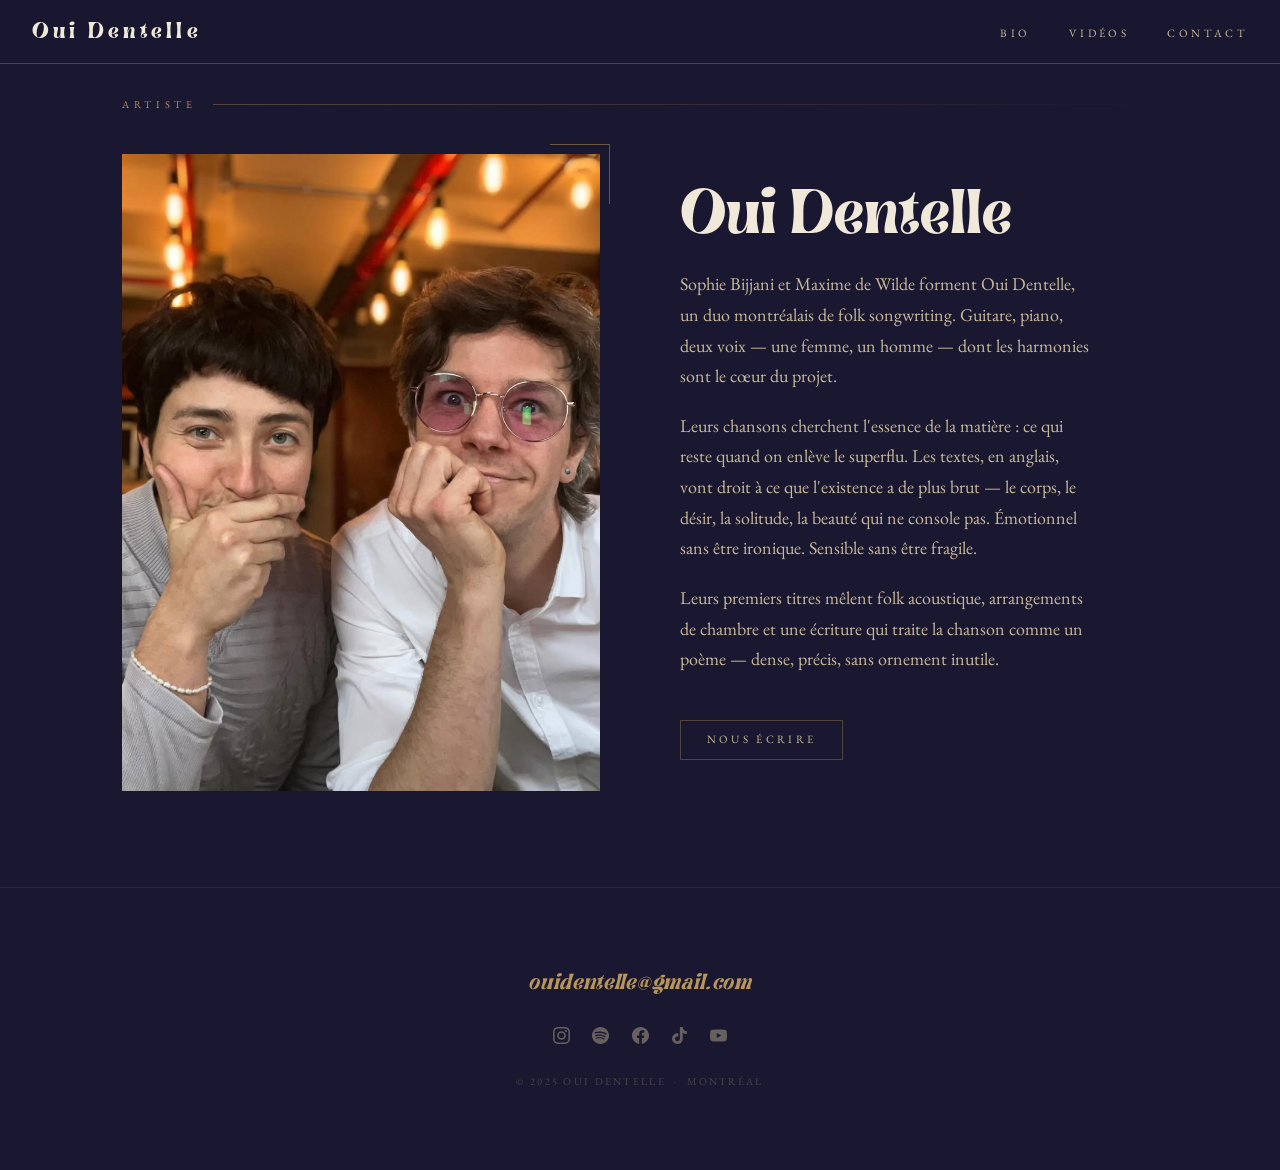
==== commit 2ffce5e5: "Revenir à la nav simple avant refactor https://claude.ai/code/session_01GXBp2cWPhtpKe2u6qv4DE6" ====
--- a/bio.html
+++ b/bio.html
@@ -15,40 +15,11 @@
        ═══════════════════════════════════════ -->
   <nav class="nav nav--scrolled" id="nav">
     <a href="index.html" class="nav-logo">Oui Dentelle</a>
-    <div class="nav-menu" id="nav-menu">
-      <ul class="nav-links">
-        <li><a href="bio.html">Bio</a></li>
-        <li><a href="index.html#video">Vidéos</a></li>
-        <li><a href="index.html#contact">Contact</a></li>
-      </ul>
-      <div class="nav-shows">
-        <a href="index.html#shows" class="nav-show-item">
-          <span class="nav-show-date">27 Fév</span>
-          <span class="nav-show-venue">Tino Studio Concert</span>
-        </a>
-        <a href="index.html#shows" class="nav-show-item">
-          <span class="nav-show-date">23 Avr</span>
-          <span class="nav-show-venue">Quai des Brumes</span>
-        </a>
-      </div>
-      <div class="nav-social">
-        <a href="https://instagram.com/ouidentelle" target="_blank" rel="noopener" aria-label="Instagram">
-          <svg viewBox="0 0 24 24"><path d="M12 2.163c3.204 0 3.584.012 4.85.07 3.252.148 4.771 1.691 4.919 4.919.058 1.265.069 1.645.069 4.849 0 3.205-.012 3.584-.069 4.849-.149 3.225-1.664 4.771-4.919 4.919-1.266.058-1.644.07-4.85.07-3.204 0-3.584-.012-4.849-.07-3.26-.149-4.771-1.699-4.919-4.92-.058-1.265-.07-1.644-.07-4.849 0-3.204.013-3.583.07-4.849.149-3.227 1.664-4.771 4.919-4.919 1.266-.057 1.645-.069 4.849-.069zm0-2.163c-3.259 0-3.667.014-4.947.072-4.358.2-6.78 2.618-6.98 6.98-.059 1.281-.073 1.689-.073 4.948 0 3.259.014 3.668.072 4.948.2 4.358 2.618 6.78 6.98 6.98 1.281.058 1.689.072 4.948.072 3.259 0 3.668-.014 4.948-.072 4.354-.2 6.782-2.618 6.979-6.98.059-1.28.073-1.689.073-4.948 0-3.259-.014-3.667-.072-4.947-.196-4.354-2.617-6.78-6.979-6.98-1.281-.059-1.69-.073-4.949-.073zm0 5.838c-3.403 0-6.162 2.759-6.162 6.162s2.759 6.163 6.162 6.163 6.162-2.759 6.162-6.163c0-3.403-2.759-6.162-6.162-6.162zm0 10.162c-2.209 0-4-1.79-4-4 0-2.209 1.791-4 4-4s4 1.791 4 4c0 2.21-1.791 4-4 4zm6.406-11.845c-.796 0-1.441.645-1.441 1.44s.645 1.44 1.441 1.44c.795 0 1.439-.645 1.439-1.44s-.644-1.44-1.439-1.44z"/></svg>
-        </a>
-        <a href="https://open.spotify.com/" target="_blank" rel="noopener" aria-label="Spotify">
-          <svg viewBox="0 0 24 24"><path d="M12 0C5.4 0 0 5.4 0 12s5.4 12 12 12 12-5.4 12-12S18.66 0 12 0zm5.521 17.34c-.24.359-.66.48-1.021.24-2.82-1.74-6.36-2.101-10.561-1.141-.418.122-.779-.179-.899-.539-.12-.421.18-.78.54-.9 4.56-1.021 8.52-.6 11.64 1.32.42.18.479.659.301 1.02zm1.44-3.3c-.301.42-.841.6-1.262.3-3.239-1.98-8.159-2.58-11.939-1.38-.479.12-1.02-.12-1.14-.6-.12-.48.12-1.021.6-1.141C9.6 9.9 15 10.561 18.72 12.84c.361.181.54.78.241 1.2zm.12-3.36C15.24 8.4 8.82 8.16 5.16 9.301c-.6.179-1.2-.181-1.38-.721-.18-.601.18-1.2.72-1.381 4.26-1.26 11.28-1.02 15.721 1.621.539.3.719 1.02.419 1.56-.299.421-1.02.599-1.559.3z"/></svg>
-        </a>
-        <a href="https://www.facebook.com/profile.php?id=61588457332541" target="_blank" rel="noopener" aria-label="Facebook">
-          <svg viewBox="0 0 24 24"><path d="M24 12.073c0-6.627-5.373-12-12-12s-12 5.373-12 12c0 5.99 4.388 10.954 10.125 11.854v-8.385H7.078v-3.47h3.047V9.43c0-3.007 1.792-4.669 4.533-4.669 1.312 0 2.686.235 2.686.235v2.953H15.83c-1.491 0-1.956.925-1.956 1.874v2.25h3.328l-.532 3.47h-2.796v8.385C19.612 23.027 24 18.062 24 12.073z"/></svg>
-        </a>
-        <a href="https://tiktok.com/@ouidentelle" target="_blank" rel="noopener" aria-label="TikTok">
-          <svg viewBox="0 0 24 24"><path d="M12.525.02c1.31-.02 2.61-.01 3.91-.02.08 1.53.63 3.09 1.75 4.17 1.12 1.11 2.7 1.62 4.24 1.79v4.03c-1.44-.05-2.89-.35-4.2-.97-.57-.26-1.1-.59-1.62-.93-.01 2.92.01 5.84-.02 8.75-.08 1.4-.54 2.79-1.35 3.94-1.31 1.92-3.58 3.17-5.91 3.21-1.43.08-2.86-.31-4.08-1.03-2.02-1.19-3.44-3.37-3.65-5.71-.02-.5-.03-1-.01-1.49.18-1.9 1.12-3.72 2.58-4.96 1.66-1.44 3.98-2.13 6.15-1.72.02 1.48-.04 2.96-.04 4.44-.99-.32-2.15-.23-3.02.37-.63.41-1.11 1.04-1.36 1.75-.21.51-.15 1.07-.14 1.61.24 1.64 1.82 3.02 3.5 2.87 1.12-.01 2.19-.66 2.77-1.61.19-.33.4-.67.41-1.06.1-1.79.06-3.57.07-5.36.01-4.03-.01-8.05.02-12.07z"/></svg>
-        </a>
-        <a href="https://youtube.com/" target="_blank" rel="noopener" aria-label="YouTube">
-          <svg viewBox="0 0 24 24"><path d="M23.498 6.186a3.016 3.016 0 0 0-2.122-2.136C19.505 3.545 12 3.545 12 3.545s-7.505 0-9.377.505A3.017 3.017 0 0 0 .502 6.186C0 8.07 0 12 0 12s0 3.93.502 5.814a3.016 3.016 0 0 0 2.122 2.136c1.871.505 9.376.505 9.376.505s7.505 0 9.377-.505a3.015 3.015 0 0 0 2.122-2.136C24 15.93 24 12 24 12s0-3.93-.502-5.814zM9.545 15.568V8.432L15.818 12l-6.273 3.568z"/></svg>
-        </a>
-      </div>
-    </div>
+    <ul class="nav-links" id="nav-links">
+      <li><a href="bio.html">Bio</a></li>
+      <li><a href="index.html#video">Vidéos</a></li>
+      <li><a href="index.html#contact">Contact</a></li>
+    </ul>
     <button class="nav-burger" id="nav-burger" aria-label="Ouvrir le menu" aria-expanded="false">
       <span></span><span></span><span></span>
     </button>
@@ -131,14 +102,14 @@
   <script>
     // ── Burger menu ───────────────────────────────────────
     const burger = document.getElementById('nav-burger');
-    const navMenu = document.getElementById('nav-menu');
+    const navLinks = document.getElementById('nav-links');
     burger.addEventListener('click', () => {
-      const open = navMenu.classList.toggle('nav-menu--open');
+      const open = navLinks.classList.toggle('nav-links--open');
       burger.setAttribute('aria-expanded', open);
     });
-    navMenu.querySelectorAll('a').forEach(link => {
+    navLinks.querySelectorAll('a').forEach(link => {
       link.addEventListener('click', () => {
-        navMenu.classList.remove('nav-menu--open');
+        navLinks.classList.remove('nav-links--open');
         burger.setAttribute('aria-expanded', false);
       });
     });
--- a/src/style.css
+++ b/src/style.css
@@ -100,59 +100,6 @@
 .nav-links a:hover        { color: var(--cream); }
 .nav-links a:hover::after { transform: scaleX(1); }
 
-/* Nav right group */
-.nav-menu {
-  display: flex;
-  align-items: center;
-  gap: 2rem;
-}
-
-/* Show dates in nav */
-.nav-shows {
-  display: flex;
-  flex-direction: column;
-  gap: 0.25rem;
-  padding-left: 2rem;
-  border-left: 1px solid var(--gold-dim);
-}
-.nav-show-item {
-  display: flex;
-  align-items: baseline;
-  gap: 0.7rem;
-  text-decoration: none;
-  color: var(--cream-dim);
-  transition: color 0.3s;
-}
-.nav-show-item:hover { color: var(--cream); }
-.nav-show-date {
-  font-size: 0.58rem;
-  letter-spacing: 0.2em;
-  text-transform: uppercase;
-  color: var(--gold);
-  min-width: 2.8rem;
-}
-.nav-show-venue {
-  font-size: 0.58rem;
-  letter-spacing: 0.1em;
-}
-
-/* Social icons in nav */
-.nav-social {
-  display: flex;
-  align-items: center;
-  gap: 0.75rem;
-  padding-left: 2rem;
-  border-left: 1px solid var(--gold-dim);
-}
-.nav-social a {
-  display: flex;
-  color: var(--cream-dim);
-  text-decoration: none;
-  transition: color 0.3s;
-}
-.nav-social a:hover { color: var(--cream); }
-.nav-social svg { width: 14px; height: 14px; fill: currentColor; }
-
 /* Burger (hidden on desktop) */
 .nav-burger {
   display: none;
@@ -793,7 +740,7 @@
   }
   .about-photo-wrap::after { display: none; }
 
-  .nav-menu {
+  .nav-links {
     position: fixed;
     inset: 0 0 auto;
     top: 60px;
@@ -806,29 +753,9 @@
     display: none;
     border-bottom: 1px solid var(--gold-dim);
   }
-  .nav-menu--open  { display: flex; }
-  .nav-links       { flex-direction: column; gap: 0; width: 100%; }
+  .nav-links--open { display: flex; }
   .nav-links li    { width: 100%; text-align: center; }
   .nav-links a     { display: block; padding: 0.9rem 0; font-size: 0.75rem; }
-  .nav-shows {
-    flex-direction: column;
-    align-items: center;
-    border-left: none;
-    border-top: 1px solid var(--gold-dim);
-    padding: 1rem 0 0;
-    margin-top: 0.5rem;
-    width: 100%;
-    gap: 0;
-  }
-  .nav-show-item   { justify-content: center; padding: 0.6rem 0; font-size: 0.7rem; }
-  .nav-social {
-    border-left: none;
-    border-top: 1px solid var(--gold-dim);
-    padding: 1rem 0 0;
-    margin-top: 0.5rem;
-    gap: 1.2rem;
-  }
-  .nav-social svg  { width: 17px; height: 17px; }
   .nav-burger      { display: flex; }
 
   .show-row { grid-template-columns: 70px 1fr; }
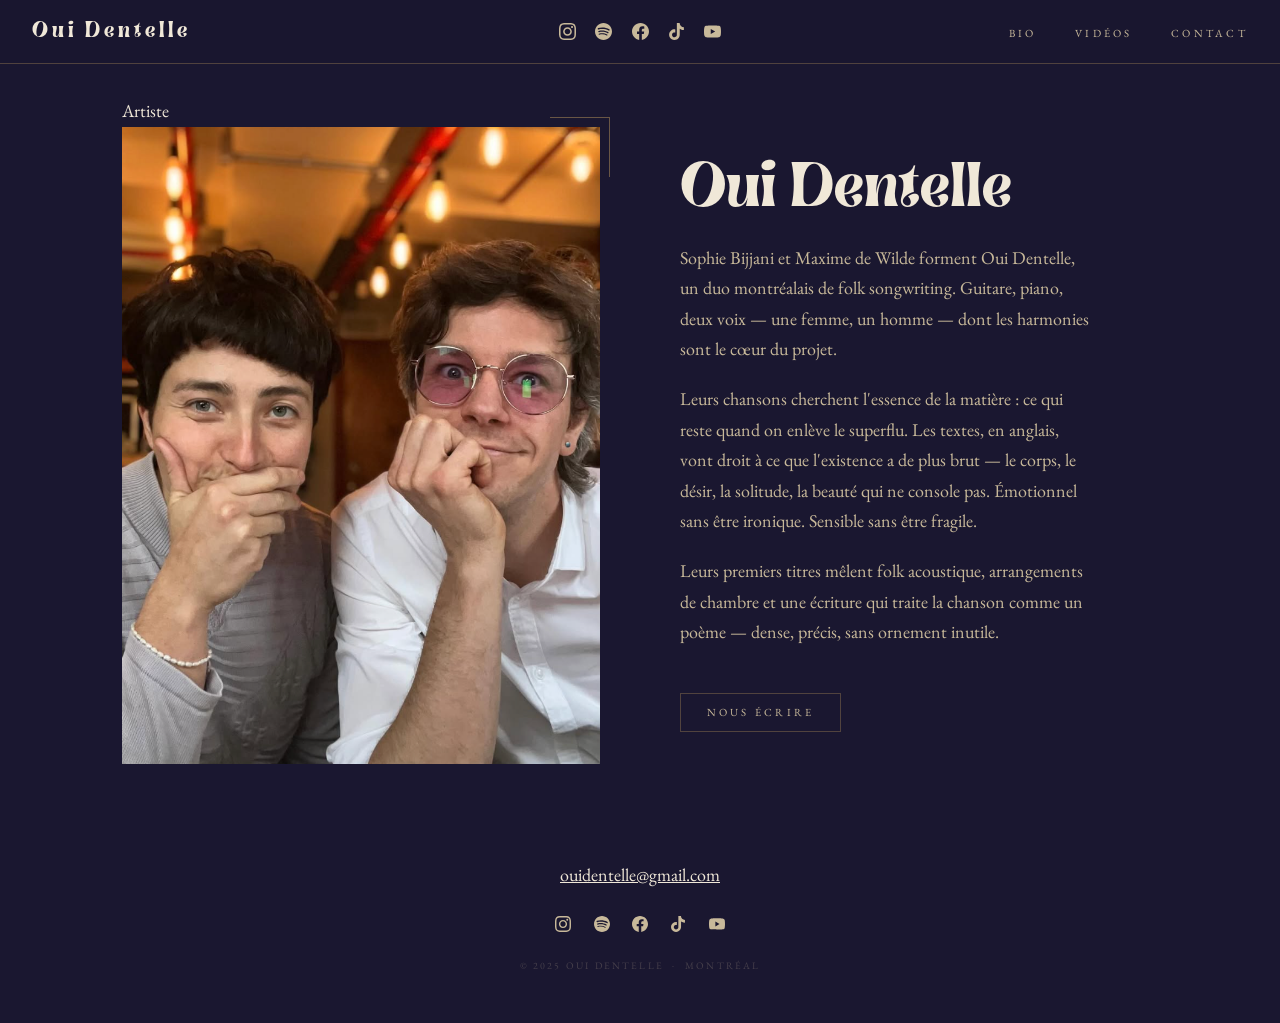
==== commit 9a90cd86: "Nav: 3-column grid with logo left (scroll-revealed), social center, links right - index.html: restru" ====
--- a/bio.html
+++ b/bio.html
@@ -14,15 +14,41 @@
        NAV
        ═══════════════════════════════════════ -->
   <nav class="nav nav--scrolled" id="nav">
+
+    <!-- Logo — gauche, toujours visible sur bio -->
     <a href="index.html" class="nav-logo">Oui Dentelle</a>
-    <ul class="nav-links" id="nav-links">
-      <li><a href="bio.html">Bio</a></li>
-      <li><a href="index.html#video">Vidéos</a></li>
-      <li><a href="index.html#contact">Contact</a></li>
-    </ul>
-    <button class="nav-burger" id="nav-burger" aria-label="Ouvrir le menu" aria-expanded="false">
-      <span></span><span></span><span></span>
-    </button>
+
+    <!-- Social icons — centre -->
+    <div class="nav-social" aria-label="Réseaux sociaux">
+      <a href="https://instagram.com/ouidentelle" target="_blank" rel="noopener" aria-label="Instagram">
+        <svg viewBox="0 0 24 24"><path d="M12 2.163c3.204 0 3.584.012 4.85.07 3.252.148 4.771 1.691 4.919 4.919.058 1.265.069 1.645.069 4.849 0 3.205-.012 3.584-.069 4.849-.149 3.225-1.664 4.771-4.919 4.919-1.266.058-1.644.07-4.85.07-3.204 0-3.584-.012-4.849-.07-3.26-.149-4.771-1.699-4.919-4.92-.058-1.265-.07-1.644-.07-4.849 0-3.204.013-3.583.07-4.849.149-3.227 1.664-4.771 4.919-4.919 1.266-.057 1.645-.069 4.849-.069zm0-2.163c-3.259 0-3.667.014-4.947.072-4.358.2-6.78 2.618-6.98 6.98-.059 1.281-.073 1.689-.073 4.948 0 3.259.014 3.668.072 4.948.2 4.358 2.618 6.78 6.98 6.98 1.281.058 1.689.072 4.948.072 3.259 0 3.668-.014 4.948-.072 4.354-.2 6.782-2.618 6.979-6.98.059-1.28.073-1.689.073-4.948 0-3.259-.014-3.667-.072-4.947-.196-4.354-2.617-6.78-6.979-6.98-1.281-.059-1.69-.073-4.949-.073zm0 5.838c-3.403 0-6.162 2.759-6.162 6.162s2.759 6.163 6.162 6.163 6.162-2.759 6.162-6.163c0-3.403-2.759-6.162-6.162-6.162zm0 10.162c-2.209 0-4-1.79-4-4 0-2.209 1.791-4 4-4s4 1.791 4 4c0 2.21-1.791 4-4 4zm6.406-11.845c-.796 0-1.441.645-1.441 1.44s.645 1.44 1.441 1.44c.795 0 1.439-.645 1.439-1.44s-.644-1.44-1.439-1.44z"/></svg>
+      </a>
+      <a href="https://open.spotify.com/" target="_blank" rel="noopener" aria-label="Spotify">
+        <svg viewBox="0 0 24 24"><path d="M12 0C5.4 0 0 5.4 0 12s5.4 12 12 12 12-5.4 12-12S18.66 0 12 0zm5.521 17.34c-.24.359-.66.48-1.021.24-2.82-1.74-6.36-2.101-10.561-1.141-.418.122-.779-.179-.899-.539-.12-.421.18-.78.54-.9 4.56-1.021 8.52-.6 11.64 1.32.42.18.479.659.301 1.02zm1.44-3.3c-.301.42-.841.6-1.262.3-3.239-1.98-8.159-2.58-11.939-1.38-.479.12-1.02-.12-1.14-.6-.12-.48.12-1.021.6-1.141C9.6 9.9 15 10.561 18.72 12.84c.361.181.54.78.241 1.2zm.12-3.36C15.24 8.4 8.82 8.16 5.16 9.301c-.6.179-1.2-.181-1.38-.721-.18-.601.18-1.2.72-1.381 4.26-1.26 11.28-1.02 15.721 1.621.539.3.719 1.02.419 1.56-.299.421-1.02.599-1.559.3z"/></svg>
+      </a>
+      <a href="https://www.facebook.com/profile.php?id=61588457332541" target="_blank" rel="noopener" aria-label="Facebook">
+        <svg viewBox="0 0 24 24"><path d="M24 12.073c0-6.627-5.373-12-12-12s-12 5.373-12 12c0 5.99 4.388 10.954 10.125 11.854v-8.385H7.078v-3.47h3.047V9.43c0-3.007 1.792-4.669 4.533-4.669 1.312 0 2.686.235 2.686.235v2.953H15.83c-1.491 0-1.956.925-1.956 1.874v2.25h3.328l-.532 3.47h-2.796v8.385C19.612 23.027 24 18.062 24 12.073z"/></svg>
+      </a>
+      <a href="https://tiktok.com/@ouidentelle" target="_blank" rel="noopener" aria-label="TikTok">
+        <svg viewBox="0 0 24 24"><path d="M12.525.02c1.31-.02 2.61-.01 3.91-.02.08 1.53.63 3.09 1.75 4.17 1.12 1.11 2.7 1.62 4.24 1.79v4.03c-1.44-.05-2.89-.35-4.2-.97-.57-.26-1.1-.59-1.62-.93-.01 2.92.01 5.84-.02 8.75-.08 1.4-.54 2.79-1.35 3.94-1.31 1.92-3.58 3.17-5.91 3.21-1.43.08-2.86-.31-4.08-1.03-2.02-1.19-3.44-3.37-3.65-5.71-.02-.5-.03-1-.01-1.49.18-1.9 1.12-3.72 2.58-4.96 1.66-1.44 3.98-2.13 6.15-1.72.02 1.48-.04 2.96-.04 4.44-.99-.32-2.15-.23-3.02.37-.63.41-1.11 1.04-1.36 1.75-.21.51-.15 1.07-.14 1.61.24 1.64 1.82 3.02 3.5 2.87 1.12-.01 2.19-.66 2.77-1.61.19-.33.4-.67.41-1.06.1-1.79.06-3.57.07-5.36.01-4.03-.01-8.05.02-12.07z"/></svg>
+      </a>
+      <a href="https://youtube.com/" target="_blank" rel="noopener" aria-label="YouTube">
+        <svg viewBox="0 0 24 24"><path d="M23.498 6.186a3.016 3.016 0 0 0-2.122-2.136C19.505 3.545 12 3.545 12 3.545s-7.505 0-9.377.505A3.017 3.017 0 0 0 .502 6.186C0 8.07 0 12 0 12s0 3.93.502 5.814a3.016 3.016 0 0 0 2.122 2.136c1.871.505 9.376.505 9.376.505s7.505 0 9.377-.505a3.015 3.015 0 0 0 2.122-2.136C24 15.93 24 12 24 12s0-3.93-.502-5.814zM9.545 15.568V8.432L15.818 12l-6.273 3.568z"/></svg>
+      </a>
+    </div>
+
+    <!-- Liens + burger — droite -->
+    <div class="nav-right">
+      <ul class="nav-links" id="nav-links">
+        <li><a href="bio.html">Bio</a></li>
+        <li><a href="index.html#video">Vidéos</a></li>
+        <li><a href="index.html#contact">Contact</a></li>
+      </ul>
+      <button class="nav-burger" id="nav-burger" aria-label="Ouvrir le menu" aria-expanded="false">
+        <span></span><span></span><span></span>
+      </button>
+    </div>
+
   </nav>
 
   <!-- ═══════════════════════════════════════
--- a/src/style.css
+++ b/src/style.css
@@ -1,10 +1,10 @@
 /* ════════════════════════════════════════════════════════════
    OUI DENTELLE — stylesheet
-   Palette: indigo foncé · crème · or
-   Typo   : Brasika (display) · EB Garamond (body)
+   Palette : indigo foncé · crème · or
+   Typo    : Brasika (display) · EB Garamond (body)
    ════════════════════════════════════════════════════════════ */
 
-/* ─── FONTS ──────────────────────────────────────────────── */
+/* ─── FONTS ───────────────────────────────────────────────── */
 @font-face {
   font-family: 'Brasika';
   src: url('../Brasika.otf') format('opentype');
@@ -29,7 +29,7 @@
   --px:     2rem;
 }
 
-/* ─── RESET ──────────────────────────────────────────────── */
+/* ─── RESET ───────────────────────────────────────────────── */
 *, *::before, *::after { box-sizing: border-box; margin: 0; padding: 0; }
 html  { scroll-behavior: smooth; }
 body  {
@@ -40,45 +40,89 @@
   line-height: 1.7;
   overflow-x: hidden;
 }
-img   { display: block; max-width: 100%; }
-a     { color: inherit; }
-
-/* ─── NAV ────────────────────────────────────────────────── */
+img { display: block; max-width: 100%; }
+a   { color: inherit; }
+
+/* ─── ACCESSIBILITÉ ───────────────────────────────────────── */
+.sr-only {
+  position: absolute;
+  width: 1px; height: 1px;
+  padding: 0; margin: -1px;
+  overflow: hidden;
+  clip: rect(0,0,0,0);
+  white-space: nowrap;
+  border: 0;
+}
+
+/* ─── NAV ─────────────────────────────────────────────────── */
 .nav {
   position: fixed;
   inset: 0 0 auto;
   z-index: 100;
-  display: flex;
-  align-items: center;
-  justify-content: space-between;
-  padding: 1.6rem var(--px);
+  display: grid;
+  grid-template-columns: 1fr auto 1fr;
+  align-items: center;
+  padding: 1.4rem var(--px);
   transition: background 0.4s var(--ease), padding 0.4s var(--ease),
               backdrop-filter 0.4s var(--ease);
 }
 .nav--scrolled {
-  background: rgba(26, 23, 48, 0.88);
+  background: rgba(26,23,48,0.9);
   backdrop-filter: blur(12px);
   padding-block: 1rem;
   border-bottom: 1px solid var(--gold-dim);
 }
+
+/* Logo — gauche, caché au chargement, apparaît au scroll */
 .nav-logo {
   font-family: var(--font-d);
-  font-size: 1.15rem;
+  font-size: 1.1rem;
   font-weight: 300;
   letter-spacing: 0.22em;
   text-decoration: none;
   color: var(--cream);
-  transition: color 0.3s;
+  opacity: 0;
+  pointer-events: none;
+  transition: opacity 0.4s var(--ease), color 0.3s;
+}
+.nav--scrolled .nav-logo {
+  opacity: 1;
+  pointer-events: auto;
 }
 .nav-logo:hover { color: var(--gold); }
 
+/* Social — centre */
+.nav-social {
+  display: flex;
+  gap: 1.2rem;
+  align-items: center;
+  justify-content: center;
+}
+
+/* Liens + burger — droite */
+.nav-right {
+  display: flex;
+  align-items: center;
+  justify-content: flex-end;
+  gap: 2.4rem;
+}
+.nav-social a {
+  display: flex;
+  color: var(--cream-dim);
+  text-decoration: none;
+  transition: color 0.3s, transform 0.3s;
+}
+.nav-social a:hover { color: var(--cream); transform: translateY(-2px); }
+.nav-social svg { width: 17px; height: 17px; fill: currentColor; }
+
+/* Links — droite */
 .nav-links {
   list-style: none;
   display: flex;
   gap: 2.4rem;
 }
 .nav-links a {
-  font-size: 0.7rem;
+  font-size: 0.68rem;
   letter-spacing: 0.3em;
   text-transform: uppercase;
   text-decoration: none;
@@ -89,8 +133,7 @@
 .nav-links a::after {
   content: '';
   position: absolute;
-  bottom: -3px;
-  left: 0; right: 0;
+  bottom: -3px; left: 0; right: 0;
   height: 1px;
   background: var(--gold);
   transform: scaleX(0);
@@ -100,7 +143,7 @@
 .nav-links a:hover        { color: var(--cream); }
 .nav-links a:hover::after { transform: scaleX(1); }
 
-/* Burger (hidden on desktop) */
+/* Burger — mobile seulement */
 .nav-burger {
   display: none;
   flex-direction: column;
@@ -112,187 +155,133 @@
 }
 .nav-burger span {
   display: block;
-  width: 24px;
-  height: 1px;
+  width: 24px; height: 1px;
   background: var(--cream-dim);
   transition: transform 0.3s, opacity 0.3s;
 }
 
-/* ─── HERO ───────────────────────────────────────────────── */
+/* ─── HERO ────────────────────────────────────────────────── */
 .hero {
   position: relative;
-  min-height: 100vh;
-  display: flex;
-  align-items: flex-start;
-  justify-content: center;
+  aspect-ratio: 1 / 1;
   overflow: hidden;
 }
 .hero-img {
   position: absolute;
   inset: 0;
-  background-size: cover;
-  background-position: center top;
-  transform: scale(1.05);
-  animation: heroScale 14s ease-out forwards;
-}
-@keyframes heroScale {
-  to { transform: scale(1); }
+  width: 100%; height: 100%;
+  object-fit: cover;
+  object-position: center top;
 }
 .hero-overlay {
   position: absolute;
   inset: 0;
-  background:
-    linear-gradient(to bottom,
-      rgba(26,23,48,0.2) 0%,
-      rgba(26,23,48,0.5) 60%,
-      rgba(26,23,48,0.95) 100%),
-    radial-gradient(ellipse at center, transparent 30%, rgba(26,23,48,0.6) 100%);
-}
-
-/* Film-grain texture */
-.hero-grain {
-  position: absolute;
-  inset: 0;
-  background-image: url("data:image/svg+xml,%3Csvg viewBox='0 0 256 256' xmlns='http://www.w3.org/2000/svg'%3E%3Cfilter id='n'%3E%3CfeTurbulence type='fractalNoise' baseFrequency='0.9' numOctaves='4' stitchTiles='stitch'/%3E%3C/filter%3E%3Crect width='100%25' height='100%25' filter='url(%23n)' opacity='0.04'/%3E%3C/svg%3E");
-  background-size: 200px;
-  opacity: 0.3;
   pointer-events: none;
-  animation: grain 8s steps(10) infinite;
-}
-@keyframes grain {
-  0%,100% { background-position: 0 0; }
-  10%  { background-position: -5% -10%; }
-  20%  { background-position: -15% 5%; }
-  30%  { background-position: 7% -25%; }
-  40%  { background-position: 20% 10%; }
-  50%  { background-position: -10% 15%; }
-  60%  { background-position: 15% -5%; }
-  70%  { background-position: 0 20%; }
-  80%  { background-position: -20% 0; }
-  90%  { background-position: 10% 5%; }
-}
-
-.hero-content {
-  position: relative;
+  background: linear-gradient(to bottom,
+    rgba(26,23,48,0.05) 0%,
+    rgba(26,23,48,0.35) 50%,
+    rgba(26,23,48,1.00) 100%);
+}
+
+/* Dates en bas du hero — 900px sur l'image source de 1920px = 47% */
+.hero-dates {
+  position: absolute;
+  top: 47%;
+  left: 0; right: 0;
   z-index: 2;
+  max-width: 680px;
+  margin: 0 auto;
+  padding: 0 var(--px);
   text-align: center;
-  display: flex;
-  flex-direction: column;
-  align-items: center;
-  gap: 1.8rem;
-  padding: 18vh var(--px) 2rem;
-  animation: fadeUp 1.6s ease both;
-  animation-delay: 0.2s;
-  opacity: 0;
+  animation: fadeUp 1.2s ease both;
+  animation-delay: 0.3s;
 }
 @keyframes fadeUp {
-  from { opacity: 0; transform: translateY(28px); }
+  from { opacity: 0; transform: translateY(20px); }
   to   { opacity: 1; transform: translateY(0); }
 }
-
-/* Gold ornament line */
-.lace-line {
-  width: 160px;
-  height: 1px;
-  background: linear-gradient(90deg, transparent, var(--gold), transparent);
-  position: relative;
-}
-.lace-line::before, .lace-line::after {
-  content: '✦';
-  position: absolute;
-  top: 50%;
-  transform: translateY(-50%);
-  font-size: 8px;
+.hero-dates .shows-season { margin-bottom: 0.8rem; }
+.hero-dates .shows-list   { margin-top: 0; }
+.hero-dates .show-row     {
+  padding: 0.7rem 0;
+  grid-template-columns: 70px 1fr;
+}
+
+/* ─── SHOWS (partagé hero + standalone) ──────────────────── */
+.shows-season {
+  font-family: var(--font-d);
+  font-size: clamp(1.3rem, 2.8vw, 1.9rem);
+  font-weight: 300;
+  letter-spacing: 0.2em;
+  text-transform: uppercase;
+  color: var(--cream);
+  text-align: center;
+  margin-bottom: 2rem;
+}
+
+.shows-list {
+  display: flex;
+  flex-direction: column;
+}
+
+.show-row {
+  display: grid;
+  grid-template-columns: 70px 1fr;
+  gap: 1.4rem;
+  align-items: center;
+  padding: 0.9rem 0;
+  border-bottom: 1px solid rgba(184,150,90,0.12);
+}
+.show-row:first-child { border-top: 1px solid rgba(184,150,90,0.12); }
+
+.show-date {
+  display: flex;
+  flex-direction: column;
+  align-items: center;
+  line-height: 1;
+}
+.show-day {
+  font-family: var(--font-d);
+  font-size: 1.9rem;
+  font-weight: 300;
+  color: var(--cream);
+}
+.show-month {
+  font-size: 0.62rem;
+  letter-spacing: 0.2em;
+  text-transform: uppercase;
   color: var(--gold);
-  opacity: 0.8;
-}
-.lace-line::before { left: 28px; }
-.lace-line::after  { right: 28px; }
-
-.hero-title {
+  margin-top: 0.2rem;
+}
+
+.show-details { display: flex; flex-direction: column; gap: 0.1rem; }
+.show-venue {
   font-family: var(--font-d);
-  font-size: clamp(3.8rem, 11vw, 8rem);
+  font-size: 1.05rem;
   font-weight: 300;
-  letter-spacing: 0.16em;
-  line-height: 1;
-  color: var(--cream);
-  text-shadow:
-    0 0 80px rgba(184,150,90,0.25),
-    0 2px 6px rgba(0,0,0,0.6);
-}
-.hero-sub {
-  font-family: var(--font-d);
-  font-size: clamp(0.85rem, 1.8vw, 1.05rem);
-  color: var(--cream-dim);
+  color: var(--cream);
+  text-align: left;
+}
+.show-city {
+  font-size: 0.72rem;
   letter-spacing: 0.18em;
-}
-
-/* Social row */
-.social-row {
-  display: flex;
-  gap: 1.5rem;
-  align-items: center;
-  margin-top: 0.4rem;
-}
-.social-row a {
-  color: var(--cream-dim);
-  text-decoration: none;
-  transition: color 0.3s, transform 0.3s;
-  display: flex;
-}
-.social-row a:hover {
-  color: var(--cream);
-  transform: translateY(-3px);
-}
-.social-row svg { width: 20px; height: 20px; fill: currentColor; }
-
-/* Scroll hint */
-.scroll-hint {
-  position: absolute;
-  bottom: 2rem;
-  left: 50%;
-  transform: translateX(-50%);
-  z-index: 2;
-  color: var(--cream-dim);
-  opacity: 0.45;
-  animation: fadeUp 2s ease both, bob 2.2s ease-in-out 2s infinite;
-}
-.scroll-hint svg { width: 16px; }
-@keyframes bob {
-  0%,100% { transform: translateX(-50%) translateY(0); }
-  50%      { transform: translateX(-50%) translateY(7px); }
-}
-
-/* ─── SECTIONS SHARED ─────────────────────────────────────── */
+  text-transform: uppercase;
+  color: var(--cream-dim);
+  text-align: left;
+}
+
+/* ─── SECTIONS PARTAGÉES ──────────────────────────────────── */
 .section {
   padding: 6rem var(--px);
   max-width: var(--max-w);
   margin: 0 auto;
   opacity: 0;
-  transform: translateY(24px);
+  transform: translateY(20px);
   transition: opacity 0.7s var(--ease), transform 0.7s var(--ease);
-}
-.section.visible {
-  opacity: 1;
-  transform: translateY(0);
-}
-
-.section-label {
-  font-size: 0.65rem;
-  letter-spacing: 0.45em;
-  text-transform: uppercase;
-  color: var(--gold);
-  margin-bottom: 2.5rem;
-  display: flex;
-  align-items: center;
-  gap: 1rem;
-}
-.section-label::after {
-  content: '';
-  flex: 1;
-  height: 1px;
-  background: linear-gradient(90deg, var(--gold-dim), transparent);
-}
+  position: relative;
+  z-index: 1;
+}
+.section.visible { opacity: 1; transform: translateY(0); }
 
 .section-title {
   font-family: var(--font-d);
@@ -302,90 +291,8 @@
   color: var(--cream);
   margin-bottom: 1.6rem;
 }
-.section-title em { color: var(--cream-dim); font-style: italic; }
-.section-title--center { text-align: center; }
-
-/* ─── ABOUT ──────────────────────────────────────────────── */
-.about-section { padding-top: 7rem; padding-bottom: 7rem; }
-
-.about-grid {
-  display: grid;
-  grid-template-columns: 1fr 1fr;
-  gap: 5rem;
-  align-items: center;
-}
-
-.about-photo-wrap { position: relative; }
-.about-photo {
-  width: 100%;
-  aspect-ratio: 3 / 4;
-  object-fit: cover;
-  object-position: center top;
-  display: block;
-}
-.about-photo-placeholder {
-  width: 100%;
-  aspect-ratio: 3 / 4;
-  background: var(--indigo-mid);
-  border: 1px solid var(--gold-dim);
-  display: flex;
-  align-items: center;
-  justify-content: center;
-  font-style: italic;
-  color: var(--cream-dim);
-  font-size: 0.85rem;
-  letter-spacing: 0.1em;
-  position: relative;
-  overflow: hidden;
-}
-/* Subtle inner gradient */
-.about-photo-placeholder::before {
-  content: '';
-  position: absolute;
-  inset: 0;
-  background:
-    radial-gradient(ellipse at 25% 25%, rgba(58,54,95,0.7), transparent 55%),
-    radial-gradient(ellipse at 75% 80%, rgba(184,150,90,0.08), transparent 50%);
-}
-.about-photo-placeholder span { position: relative; }
-
-/* Gold accent corner */
-.about-photo-wrap::after {
-  content: '';
-  position: absolute;
-  top: -10px; right: -10px;
-  width: 60px; height: 60px;
-  border-top: 1px solid var(--gold);
-  border-right: 1px solid var(--gold);
-  opacity: 0.5;
-}
-
-.about-text p {
-  color: var(--cream-dim);
-  margin-bottom: 1.2rem;
-  max-width: 46ch;
-}
-
-/* ─── BUTTONS ────────────────────────────────────────────── */
-.btn-outline {
-  display: inline-block;
-  margin-top: 0.8rem;
-  padding: 0.6rem 1.6rem;
-  font-size: 0.7rem;
-  letter-spacing: 0.3em;
-  text-transform: uppercase;
-  text-decoration: none;
-  color: var(--cream-dim);
-  border: 1px solid var(--gold-dim);
-  transition: border-color 0.3s, color 0.3s, background 0.3s;
-}
-.btn-outline:hover {
-  border-color: var(--gold);
-  color: var(--cream);
-  background: rgba(184,150,90,0.06);
-}
-
-/* ─── DIVIDER ────────────────────────────────────────────── */
+
+/* ─── DIVIDER ─────────────────────────────────────────────── */
 .divider {
   width: 100%;
   height: 1px;
@@ -395,114 +302,17 @@
 }
 .divider.visible { opacity: 1; }
 
-/* ─── SINGLES GRID ───────────────────────────────────────── */
-.singles-grid {
-  display: grid;
-  grid-template-columns: repeat(2, minmax(220px, 300px));
-  gap: 2.4rem;
-  justify-content: center;
-}
-
-.single-card {
-  display: flex;
-  flex-direction: column;
-  gap: 0.9rem;
-  text-decoration: none;
-}
-
-.single-cover {
-  width: 100%;
-  aspect-ratio: 1;
-  background: var(--indigo-mid);
-  border: 1px solid rgba(184,150,90,0.12);
-  display: flex;
-  align-items: center;
-  justify-content: center;
-  position: relative;
-  overflow: hidden;
-  transition: border-color 0.3s;
-}
-.single-card:hover .single-cover { border-color: var(--gold-dim); }
-
-.single-cover::before {
-  content: '';
-  position: absolute;
-  inset: 0;
-  background:
-    radial-gradient(ellipse at 30% 30%, rgba(58,54,95,0.8), transparent 55%),
-    radial-gradient(ellipse at 70% 75%, rgba(184,150,90,0.1), transparent 55%);
-}
-.single-cover img {
-  position: absolute;
-  inset: 0;
-  width: 100%; height: 100%;
-  object-fit: cover;
-}
-
-.single-cover-label {
-  position: relative;
-  font-family: var(--font-d);
-  font-size: 0.85rem;
-  font-weight: 300;
-  letter-spacing: 0.14em;
-  color: var(--cream-dim);
-  text-transform: uppercase;
-  text-align: center;
-  padding: 1rem;
-}
-
-.single-play {
-  position: absolute;
-  inset: 0;
-  display: flex;
-  align-items: center;
-  justify-content: center;
-  opacity: 0;
-  transition: opacity 0.3s;
-  background: rgba(26,23,48,0.5);
-}
-.single-play svg {
-  width: 36px;
-  fill: var(--cream);
-  filter: drop-shadow(0 2px 8px rgba(0,0,0,0.6));
-}
-.single-card:hover .single-play { opacity: 1; }
-.single-card--upcoming .single-play { display: none; }
-
-.single-info { display: flex; flex-direction: column; gap: 0.3rem; }
-.single-title {
-  font-family: var(--font-d);
-  font-size: 1.1rem;
-  font-weight: 300;
-  letter-spacing: 0.06em;
-  color: var(--cream);
-}
-.single-sub {
-  font-size: 0.7rem;
-  color: var(--cream-dim);
-  letter-spacing: 0.2em;
-  text-transform: uppercase;
-}
-
-.stream-links { display: flex; gap: 0.4rem; flex-wrap: wrap; margin-top: 0.2rem; }
-.stream-btn {
-  font-size: 0.62rem;
-  letter-spacing: 0.15em;
-  text-transform: uppercase;
-  color: var(--cream-dim);
-  border: 1px solid rgba(200,185,154,0.22);
-  padding: 0.22rem 0.55rem;
-  text-decoration: none;
-  transition: border-color 0.3s, color 0.3s;
-}
-.stream-btn:hover { border-color: var(--gold); color: var(--cream); }
-
-/* ─── VIDEO ──────────────────────────────────────────────── */
+/* ─── VIDÉOS ──────────────────────────────────────────────── */
+.video-grid {
+  display: flex;
+  flex-direction: column;
+  gap: 3rem;
+}
 .video-frame {
   width: 100%;
   aspect-ratio: 16 / 9;
   background: var(--indigo-mid);
-  border: 1px solid rgba(184,150,90,0.18);
+  border: 1px solid rgba(184,150,90,0.15);
   position: relative;
   overflow: hidden;
 }
@@ -514,139 +324,28 @@
   flex-direction: column;
   align-items: center;
   justify-content: center;
-  gap: 1.2rem;
+  gap: 1rem;
   color: var(--cream-dim);
   font-style: italic;
   font-size: 0.9rem;
 }
 .play-circle {
-  width: 64px; height: 64px;
-  border: 1px solid rgba(200,185,154,0.28);
+  width: 56px; height: 56px;
+  border: 1px solid rgba(200,185,154,0.25);
   border-radius: 50%;
   display: flex;
   align-items: center;
   justify-content: center;
 }
-.play-circle svg { width: 22px; fill: var(--cream-dim); margin-left: 4px; }
-
-/* ─── SHOWS ──────────────────────────────────────────────── */
-.shows-season {
-  font-family: var(--font-d);
-  font-size: clamp(1.4rem, 3vw, 2rem);
-  font-weight: 300;
-  letter-spacing: 0.2em;
-  text-transform: uppercase;
-  color: var(--cream);
-  text-align: center;
-  margin-bottom: 2.5rem;
-}
-
-.shows-list {
-  margin-top: 3rem;
-  display: flex;
-  flex-direction: column;
-  gap: 0;
-}
-
-.show-row {
-  display: grid;
-  grid-template-columns: 80px 1fr auto;
-  gap: 1.5rem;
-  align-items: center;
-  padding: 1.4rem 0;
-  border-bottom: 1px solid rgba(184,150,90,0.1);
-  transition: background 0.2s;
-}
-.show-row:first-child { border-top: 1px solid rgba(184,150,90,0.1); }
-.show-row:hover { background: rgba(184,150,90,0.03); }
-
-.show-date {
-  display: flex;
-  flex-direction: column;
-  align-items: center;
-  line-height: 1;
-}
-.show-day {
-  font-family: var(--font-d);
-  font-size: 2rem;
-  font-weight: 300;
-  color: var(--cream);
-  line-height: 1;
-}
-.show-month {
-  font-size: 0.65rem;
-  letter-spacing: 0.2em;
-  text-transform: uppercase;
-  color: var(--gold);
-  margin-top: 0.25rem;
-}
-
-.show-details { display: flex; flex-direction: column; gap: 0.15rem; }
-.show-venue {
-  font-family: var(--font-d);
-  font-size: 1.1rem;
-  font-weight: 300;
-  color: var(--cream);
-}
-.show-city {
-  font-size: 0.75rem;
-  letter-spacing: 0.18em;
-  text-transform: uppercase;
-  color: var(--cream-dim);
-}
-.show-ticket { white-space: nowrap; }
-
-/* ─── CONTACT ────────────────────────────────────────────── */
-.contact-minimal {
-  display: flex;
-  flex-direction: column;
-  align-items: center;
-  gap: 2rem;
-  text-align: center;
-}
-
-.contact-social {
-  display: flex;
-  gap: 1.6rem;
-  align-items: center;
-}
-
-.contact-social a {
-  display: flex;
-  align-items: center;
-  justify-content: center;
-  color: var(--cream-dim);
-  transition: color 0.3s;
-}
-.contact-social a:hover { color: var(--gold); }
-.contact-social svg {
-  width: 20px;
-  height: 20px;
-  fill: currentColor;
-}
-
-.contact-text p {
-  color: var(--cream-dim);
-  max-width: 36ch;
-  margin-bottom: 1.4rem;
-}
-.contact-email {
-  display: inline-block;
-  font-family: var(--font-d);
-  font-size: 1.1rem;
-  font-style: italic;
-  color: var(--gold);
-  text-decoration: none;
-  letter-spacing: 0.04em;
-  transition: color 0.3s;
-}
-.contact-email:hover { color: var(--cream); }
-
+.play-circle svg { width: 20px; fill: var(--cream-dim); margin-left: 3px; }
+
+/* ─── CONTACT ─────────────────────────────────────────────── */
 .contact-form {
   display: flex;
   flex-direction: column;
   gap: 1.4rem;
   max-width: 520px;
+  margin-top: 2rem;
 }
 .form-field {
   display: flex;
@@ -654,7 +353,7 @@
   gap: 0.4rem;
 }
 .form-field label {
-  font-size: 0.65rem;
+  font-size: 0.63rem;
   letter-spacing: 0.35em;
   text-transform: uppercase;
   color: var(--cream-dim);
@@ -662,7 +361,7 @@
 .form-field input,
 .form-field textarea {
   background: rgba(255,255,255,0.03);
-  border: 1px solid rgba(200,185,154,0.2);
+  border: 1px solid rgba(200,185,154,0.18);
   color: var(--cream);
   font-family: var(--font-b);
   font-size: 0.95rem;
@@ -673,7 +372,7 @@
   width: 100%;
 }
 .form-field input::placeholder,
-.form-field textarea::placeholder { color: rgba(200,185,154,0.35); }
+.form-field textarea::placeholder { color: rgba(200,185,154,0.3); }
 .form-field input:focus,
 .form-field textarea:focus { border-color: var(--gold); }
 
@@ -684,7 +383,7 @@
   color: var(--cream-dim);
   cursor: pointer;
   font-family: var(--font-b);
-  font-size: 0.7rem;
+  font-size: 0.68rem;
   letter-spacing: 0.3em;
   text-transform: uppercase;
   padding: 0.65rem 1.8rem;
@@ -696,54 +395,142 @@
   background: rgba(184,150,90,0.07);
 }
 
-/* ─── FOOTER ─────────────────────────────────────────────── */
+/* ─── FOOTER ──────────────────────────────────────────────── */
 .footer {
-  border-top: 1px solid rgba(184,150,90,0.12);
-  padding: 5rem var(--px);
+  display: grid;
+  overflow: hidden;
+  position: relative;
+  z-index: 0;
+}
+/* Sur la landing page seulement : chevauche la fin du contact */
+.footer--home {
+  margin-top: -12rem;
+}
+
+/* Image de fond — occupe la même cellule grid que footer-inner */
+.footer-img-wrap {
+  grid-area: 1 / 1;
+  position: relative;
+}
+.footer-img {
+  width: 100%;
+  display: block;
+  max-height: 800px;
+  object-fit: cover;
+  object-position: center bottom;
+}
+/* Gradient inverse du hero : indigo opaque en haut → transparent en bas */
+.footer-img-overlay {
+  position: absolute;
+  inset: 0;
+  background: linear-gradient(to bottom,
+    rgba(26,23,48,1.00) 0%,
+    rgba(26,23,48,0.50) 40%,
+    rgba(26,23,48,0.00) 100%);
+  pointer-events: none;
 }
 .footer-inner {
+  grid-area: 1 / 1;
+  align-self: end;
+  position: relative;
+  z-index: 2;
+  width: 100%;
   max-width: var(--max-w);
   margin: 0 auto;
-  display: flex;
-  flex-direction: column;
-  align-items: center;
-  gap: 1.8rem;
+  padding: 0 var(--px) 3rem;
+  display: flex;
+  flex-direction: column;
+  align-items: center;
+  gap: 1.6rem;
   text-align: center;
 }
-.footer-social {
-  display: flex;
-  gap: 1.4rem;
-}
+.footer-social { display: flex; gap: 1.4rem; }
 .footer-social a {
-  color: rgba(200,185,154,0.45);
+  display: flex;
+  color: var(--cream-dim);
   text-decoration: none;
   transition: color 0.3s;
-  display: flex;
 }
 .footer-social a:hover { color: var(--cream); }
-.footer-social svg { width: 17px; height: 17px; fill: currentColor; }
+.footer-social svg { width: 16px; height: 16px; fill: currentColor; }
 .footer-copy {
-  font-size: 0.65rem;
+  font-size: 0.62rem;
   letter-spacing: 0.22em;
   text-transform: uppercase;
-  color: rgba(200,185,154,0.28);
-}
-
-/* ─── RESPONSIVE ─────────────────────────────────────────── */
+  color: rgba(200,185,154,0.25);
+}
+
+/* ─── BIO PAGE ────────────────────────────────────────────── */
+.about-section { padding-top: 7rem; padding-bottom: 7rem; }
+.about-grid {
+  display: grid;
+  grid-template-columns: 1fr 1fr;
+  gap: 5rem;
+  align-items: center;
+}
+.about-photo-wrap { position: relative; }
+.about-photo {
+  width: 100%;
+  aspect-ratio: 3 / 4;
+  object-fit: cover;
+  object-position: center top;
+  display: block;
+}
+.about-photo-placeholder {
+  width: 100%;
+  aspect-ratio: 3 / 4;
+  background: var(--indigo-mid);
+  border: 1px solid var(--gold-dim);
+  display: flex;
+  align-items: center;
+  justify-content: center;
+  font-style: italic;
+  color: var(--cream-dim);
+  font-size: 0.85rem;
+}
+.about-photo-wrap::after {
+  content: '';
+  position: absolute;
+  top: -10px; right: -10px;
+  width: 60px; height: 60px;
+  border-top: 1px solid var(--gold);
+  border-right: 1px solid var(--gold);
+  opacity: 0.5;
+}
+.about-text p {
+  color: var(--cream-dim);
+  margin-bottom: 1.2rem;
+  max-width: 46ch;
+}
+.btn-outline {
+  display: inline-block;
+  margin-top: 0.8rem;
+  padding: 0.6rem 1.6rem;
+  font-size: 0.68rem;
+  letter-spacing: 0.3em;
+  text-transform: uppercase;
+  text-decoration: none;
+  color: var(--cream-dim);
+  border: 1px solid var(--gold-dim);
+  transition: border-color 0.3s, color 0.3s, background 0.3s;
+}
+.btn-outline:hover {
+  border-color: var(--gold);
+  color: var(--cream);
+  background: rgba(184,150,90,0.06);
+}
+
+/* ─── RESPONSIVE ──────────────────────────────────────────── */
 @media (max-width: 860px) {
   :root { --px: 1.5rem; }
 
-  .about-grid,
-  .contact-grid {
-    grid-template-columns: 1fr;
-    gap: 3rem;
-  }
+  .about-grid { grid-template-columns: 1fr; gap: 3rem; }
   .about-photo-wrap::after { display: none; }
 
   .nav-links {
     position: fixed;
     inset: 0 0 auto;
-    top: 60px;
+    top: 58px;
     background: rgba(26,23,48,0.97);
     backdrop-filter: blur(12px);
     flex-direction: column;
@@ -758,12 +545,10 @@
   .nav-links a     { display: block; padding: 0.9rem 0; font-size: 0.75rem; }
   .nav-burger      { display: flex; }
 
-  .show-row { grid-template-columns: 70px 1fr; }
-  .show-ticket { grid-column: 2; }
+
 }
 
 @media (max-width: 540px) {
-  .singles-grid { grid-template-columns: 1fr 1fr; }
-  .hero-title   { letter-spacing: 0.08em; }
-  .section      { padding-block: 4.5rem; }
-}
+  .section    { padding-block: 4rem; }
+  .hero-dates { top: 55%; }
+}
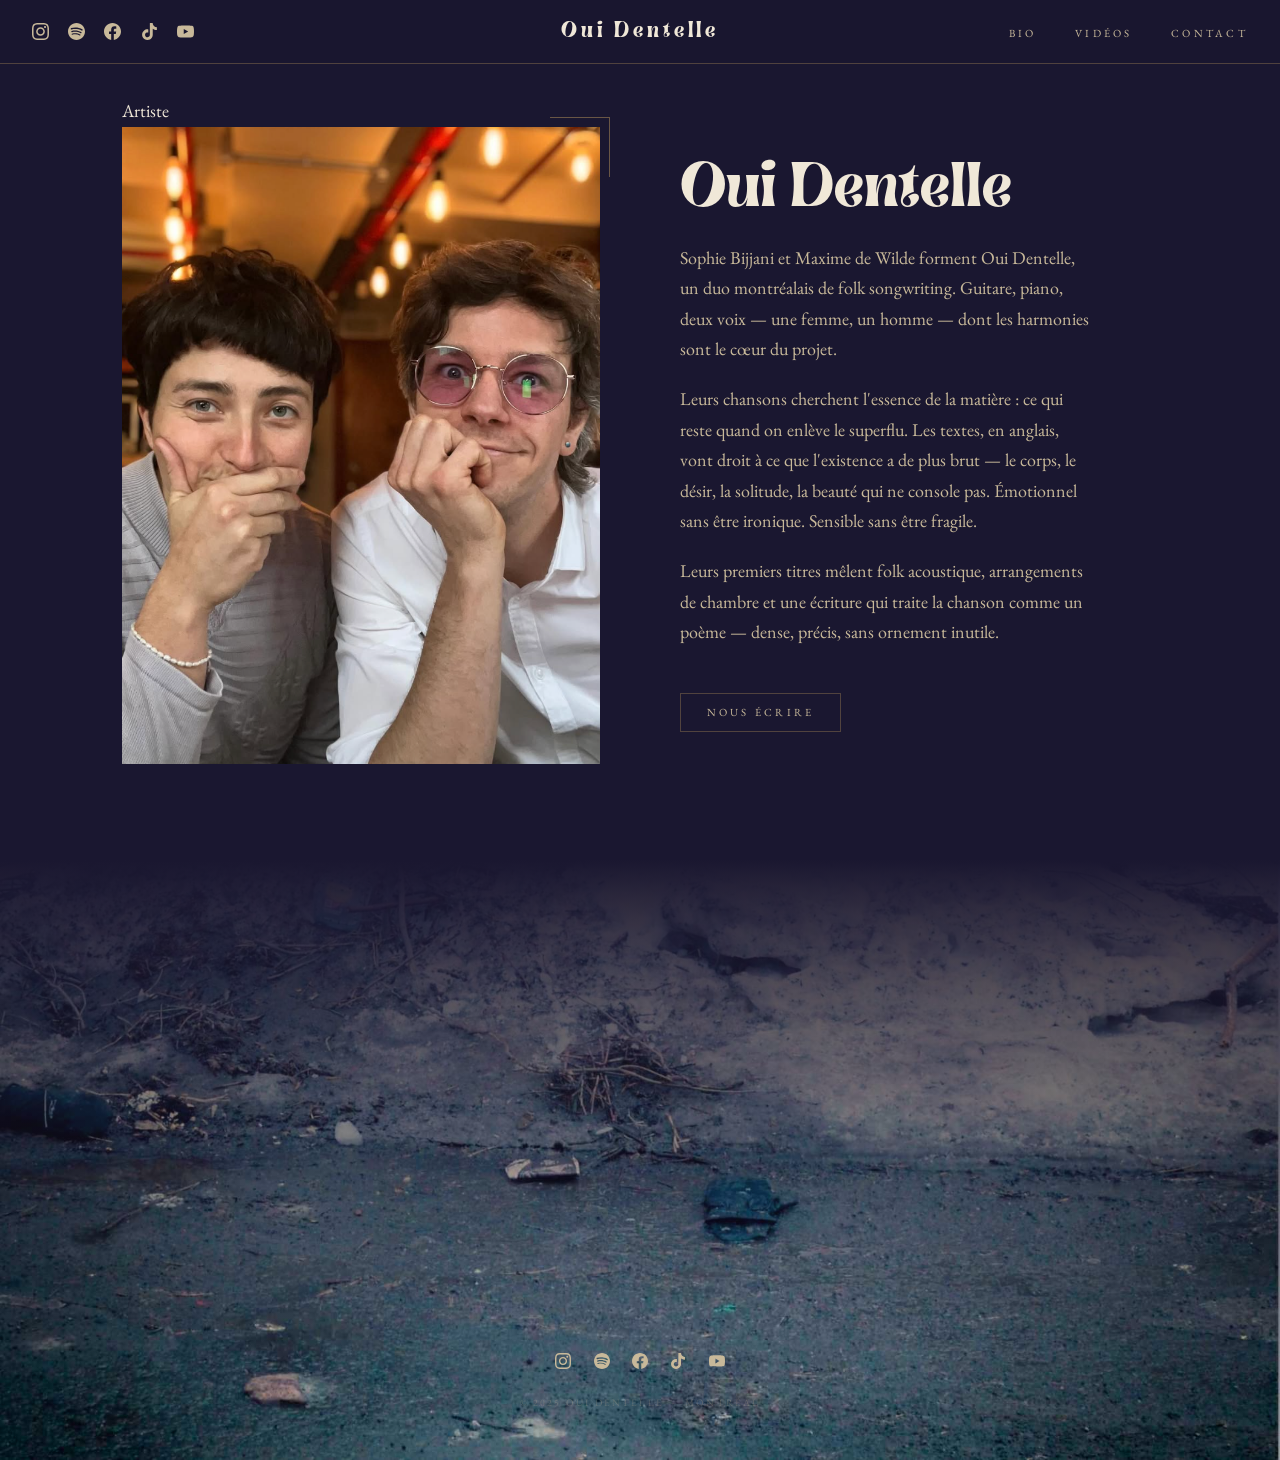
==== commit 0543e541: "Nav: social gauche, Oui Dentelle centre (scroll-reveal); footer image sur bio - Nav: socials déplacé" ====
--- a/bio.html
+++ b/bio.html
@@ -15,10 +15,7 @@
        ═══════════════════════════════════════ -->
   <nav class="nav nav--scrolled" id="nav">
 
-    <!-- Logo — gauche, toujours visible sur bio -->
-    <a href="index.html" class="nav-logo">Oui Dentelle</a>
-
-    <!-- Social icons — centre -->
+    <!-- Social icons — gauche -->
     <div class="nav-social" aria-label="Réseaux sociaux">
       <a href="https://instagram.com/ouidentelle" target="_blank" rel="noopener" aria-label="Instagram">
         <svg viewBox="0 0 24 24"><path d="M12 2.163c3.204 0 3.584.012 4.85.07 3.252.148 4.771 1.691 4.919 4.919.058 1.265.069 1.645.069 4.849 0 3.205-.012 3.584-.069 4.849-.149 3.225-1.664 4.771-4.919 4.919-1.266.058-1.644.07-4.85.07-3.204 0-3.584-.012-4.849-.07-3.26-.149-4.771-1.699-4.919-4.92-.058-1.265-.07-1.644-.07-4.849 0-3.204.013-3.583.07-4.849.149-3.227 1.664-4.771 4.919-4.919 1.266-.057 1.645-.069 4.849-.069zm0-2.163c-3.259 0-3.667.014-4.947.072-4.358.2-6.78 2.618-6.98 6.98-.059 1.281-.073 1.689-.073 4.948 0 3.259.014 3.668.072 4.948.2 4.358 2.618 6.78 6.98 6.98 1.281.058 1.689.072 4.948.072 3.259 0 3.668-.014 4.948-.072 4.354-.2 6.782-2.618 6.979-6.98.059-1.28.073-1.689.073-4.948 0-3.259-.014-3.667-.072-4.947-.196-4.354-2.617-6.78-6.979-6.98-1.281-.059-1.69-.073-4.949-.073zm0 5.838c-3.403 0-6.162 2.759-6.162 6.162s2.759 6.163 6.162 6.163 6.162-2.759 6.162-6.163c0-3.403-2.759-6.162-6.162-6.162zm0 10.162c-2.209 0-4-1.79-4-4 0-2.209 1.791-4 4-4s4 1.791 4 4c0 2.21-1.791 4-4 4zm6.406-11.845c-.796 0-1.441.645-1.441 1.44s.645 1.44 1.441 1.44c.795 0 1.439-.645 1.439-1.44s-.644-1.44-1.439-1.44z"/></svg>
@@ -36,6 +33,9 @@
         <svg viewBox="0 0 24 24"><path d="M23.498 6.186a3.016 3.016 0 0 0-2.122-2.136C19.505 3.545 12 3.545 12 3.545s-7.505 0-9.377.505A3.017 3.017 0 0 0 .502 6.186C0 8.07 0 12 0 12s0 3.93.502 5.814a3.016 3.016 0 0 0 2.122 2.136c1.871.505 9.376.505 9.376.505s7.505 0 9.377-.505a3.015 3.015 0 0 0 2.122-2.136C24 15.93 24 12 24 12s0-3.93-.502-5.814zM9.545 15.568V8.432L15.818 12l-6.273 3.568z"/></svg>
       </a>
     </div>
+
+    <!-- Logo — centre, toujours visible sur bio (nav--scrolled dès le chargement) -->
+    <a href="index.html" class="nav-logo">Oui Dentelle</a>
 
     <!-- Liens + burger — droite -->
     <div class="nav-right">
@@ -101,9 +101,12 @@
   <!-- ═══════════════════════════════════════
        FOOTER
        ═══════════════════════════════════════ -->
-  <footer class="footer" id="contact">
+  <footer class="footer">
+    <div class="footer-img-wrap">
+      <img src="OuiDentelleFooter2.jpg" alt="" class="footer-img" />
+      <div class="footer-img-overlay"></div>
+    </div>
     <div class="footer-inner">
-      <a href="mailto:ouidentelle@gmail.com" class="contact-email">ouidentelle@gmail.com</a>
       <nav class="footer-social" aria-label="Réseaux sociaux">
         <a href="https://instagram.com/ouidentelle" target="_blank" rel="noopener" aria-label="Instagram">
           <svg viewBox="0 0 24 24"><path d="M12 2.163c3.204 0 3.584.012 4.85.07 3.252.148 4.771 1.691 4.919 4.919.058 1.265.069 1.645.069 4.849 0 3.205-.012 3.584-.069 4.849-.149 3.225-1.664 4.771-4.919 4.919-1.266.058-1.644.07-4.85.07-3.204 0-3.584-.012-4.849-.07-3.26-.149-4.771-1.699-4.919-4.92-.058-1.265-.07-1.644-.07-4.849 0-3.204.013-3.583.07-4.849.149-3.227 1.664-4.771 4.919-4.919 1.266-.057 1.645-.069 4.849-.069zm0-2.163c-3.259 0-3.667.014-4.947.072-4.358.2-6.78 2.618-6.98 6.98-.059 1.281-.073 1.689-.073 4.948 0 3.259.014 3.668.072 4.948.2 4.358 2.618 6.78 6.98 6.98 1.281.058 1.689.072 4.948.072 3.259 0 3.668-.014 4.948-.072 4.354-.2 6.782-2.618 6.979-6.98.059-1.28.073-1.689.073-4.948 0-3.259-.014-3.667-.072-4.947-.196-4.354-2.617-6.78-6.979-6.98-1.281-.059-1.69-.073-4.949-.073zm0 5.838c-3.403 0-6.162 2.759-6.162 6.162s2.759 6.163 6.162 6.163 6.162-2.759 6.162-6.163c0-3.403-2.759-6.162-6.162-6.162zm0 10.162c-2.209 0-4-1.79-4-4 0-2.209 1.791-4 4-4s4 1.791 4 4c0 2.21-1.791 4-4 4zm6.406-11.845c-.796 0-1.441.645-1.441 1.44s.645 1.44 1.441 1.44c.795 0 1.439-.645 1.439-1.44s-.644-1.44-1.439-1.44z"/></svg>
--- a/src/style.css
+++ b/src/style.css
@@ -91,12 +91,12 @@
 }
 .nav-logo:hover { color: var(--gold); }
 
-/* Social — centre */
+/* Social — gauche */
 .nav-social {
   display: flex;
   gap: 1.2rem;
   align-items: center;
-  justify-content: center;
+  justify-content: flex-start;
 }
 
 /* Liens + burger — droite */
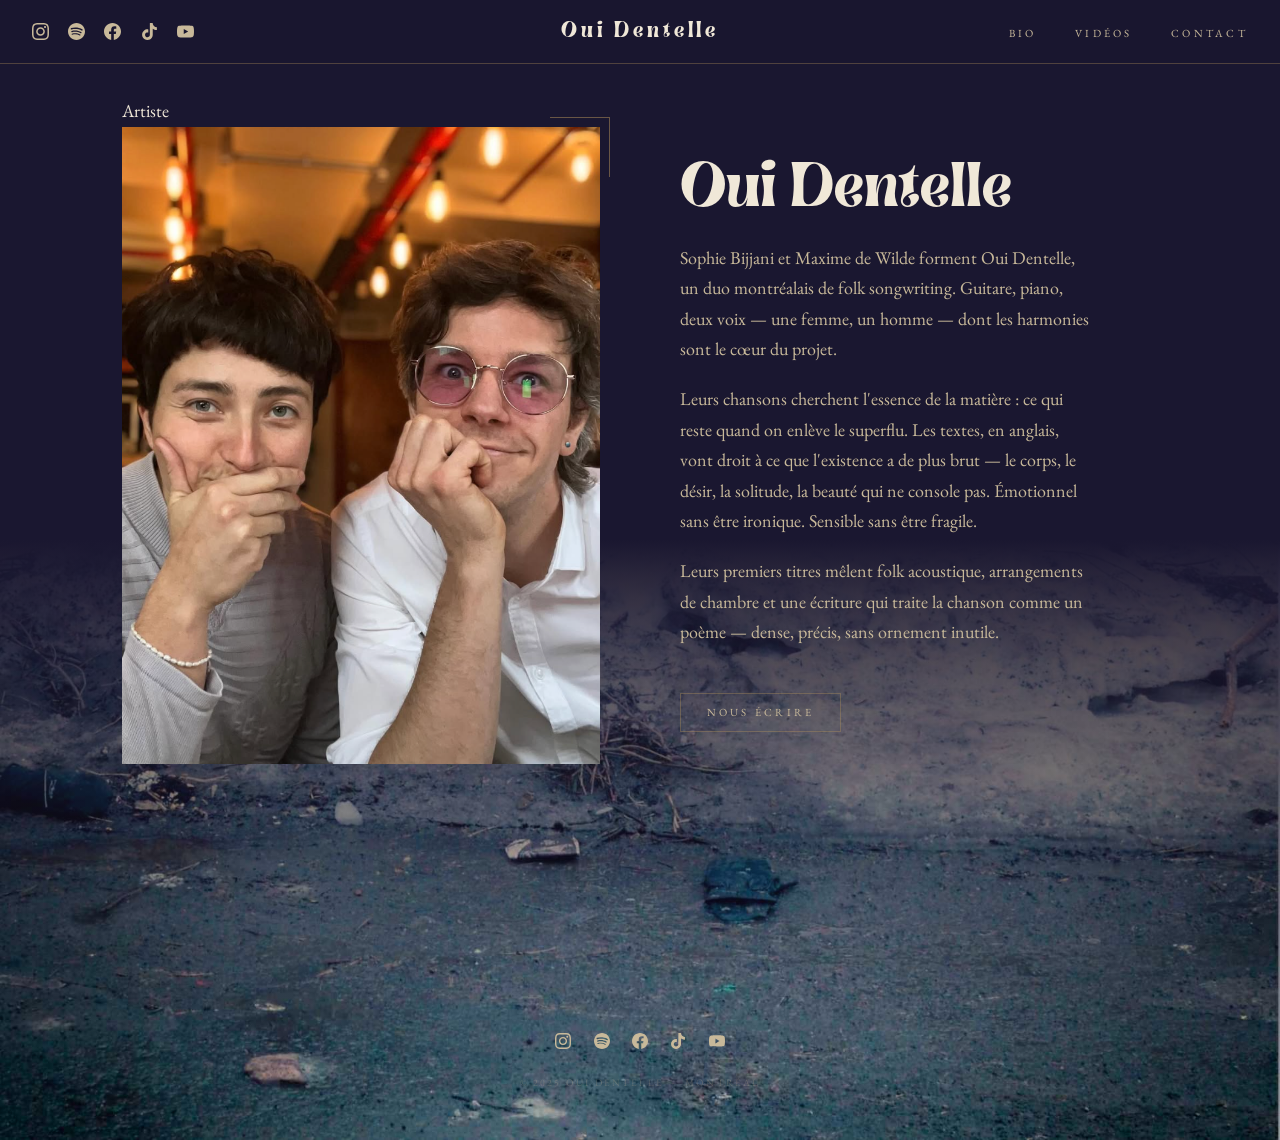
==== commit eae4ec88: "Mise à jour lien YouTube → @OuiDentelle https://claude.ai/code/session_01GXBp2cWPhtpKe2u6qv4DE6" ====
--- a/bio.html
+++ b/bio.html
@@ -29,7 +29,7 @@
       <a href="https://tiktok.com/@ouidentelle" target="_blank" rel="noopener" aria-label="TikTok">
         <svg viewBox="0 0 24 24"><path d="M12.525.02c1.31-.02 2.61-.01 3.91-.02.08 1.53.63 3.09 1.75 4.17 1.12 1.11 2.7 1.62 4.24 1.79v4.03c-1.44-.05-2.89-.35-4.2-.97-.57-.26-1.1-.59-1.62-.93-.01 2.92.01 5.84-.02 8.75-.08 1.4-.54 2.79-1.35 3.94-1.31 1.92-3.58 3.17-5.91 3.21-1.43.08-2.86-.31-4.08-1.03-2.02-1.19-3.44-3.37-3.65-5.71-.02-.5-.03-1-.01-1.49.18-1.9 1.12-3.72 2.58-4.96 1.66-1.44 3.98-2.13 6.15-1.72.02 1.48-.04 2.96-.04 4.44-.99-.32-2.15-.23-3.02.37-.63.41-1.11 1.04-1.36 1.75-.21.51-.15 1.07-.14 1.61.24 1.64 1.82 3.02 3.5 2.87 1.12-.01 2.19-.66 2.77-1.61.19-.33.4-.67.41-1.06.1-1.79.06-3.57.07-5.36.01-4.03-.01-8.05.02-12.07z"/></svg>
       </a>
-      <a href="https://youtube.com/" target="_blank" rel="noopener" aria-label="YouTube">
+      <a href="https://www.youtube.com/@OuiDentelle" target="_blank" rel="noopener" aria-label="YouTube">
         <svg viewBox="0 0 24 24"><path d="M23.498 6.186a3.016 3.016 0 0 0-2.122-2.136C19.505 3.545 12 3.545 12 3.545s-7.505 0-9.377.505A3.017 3.017 0 0 0 .502 6.186C0 8.07 0 12 0 12s0 3.93.502 5.814a3.016 3.016 0 0 0 2.122 2.136c1.871.505 9.376.505 9.376.505s7.505 0 9.377-.505a3.015 3.015 0 0 0 2.122-2.136C24 15.93 24 12 24 12s0-3.93-.502-5.814zM9.545 15.568V8.432L15.818 12l-6.273 3.568z"/></svg>
       </a>
     </div>
@@ -120,7 +120,7 @@
         <a href="https://tiktok.com/@ouidentelle" target="_blank" rel="noopener" aria-label="TikTok">
           <svg viewBox="0 0 24 24"><path d="M12.525.02c1.31-.02 2.61-.01 3.91-.02.08 1.53.63 3.09 1.75 4.17 1.12 1.11 2.7 1.62 4.24 1.79v4.03c-1.44-.05-2.89-.35-4.2-.97-.57-.26-1.1-.59-1.62-.93-.01 2.92.01 5.84-.02 8.75-.08 1.4-.54 2.79-1.35 3.94-1.31 1.92-3.58 3.17-5.91 3.21-1.43.08-2.86-.31-4.08-1.03-2.02-1.19-3.44-3.37-3.65-5.71-.02-.5-.03-1-.01-1.49.18-1.9 1.12-3.72 2.58-4.96 1.66-1.44 3.98-2.13 6.15-1.72.02 1.48-.04 2.96-.04 4.44-.99-.32-2.15-.23-3.02.37-.63.41-1.11 1.04-1.36 1.75-.21.51-.15 1.07-.14 1.61.24 1.64 1.82 3.02 3.5 2.87 1.12-.01 2.19-.66 2.77-1.61.19-.33.4-.67.41-1.06.1-1.79.06-3.57.07-5.36.01-4.03-.01-8.05.02-12.07z"/></svg>
         </a>
-        <a href="https://youtube.com/" target="_blank" rel="noopener" aria-label="YouTube">
+        <a href="https://www.youtube.com/@OuiDentelle" target="_blank" rel="noopener" aria-label="YouTube">
           <svg viewBox="0 0 24 24"><path d="M23.498 6.186a3.016 3.016 0 0 0-2.122-2.136C19.505 3.545 12 3.545 12 3.545s-7.505 0-9.377.505A3.017 3.017 0 0 0 .502 6.186C0 8.07 0 12 0 12s0 3.93.502 5.814a3.016 3.016 0 0 0 2.122 2.136c1.871.505 9.376.505 9.376.505s7.505 0 9.377-.505a3.015 3.015 0 0 0 2.122-2.136C24 15.93 24 12 24 12s0-3.93-.502-5.814zM9.545 15.568V8.432L15.818 12l-6.273 3.568z"/></svg>
         </a>
       </nav>
--- a/src/style.css
+++ b/src/style.css
@@ -401,10 +401,7 @@
   overflow: hidden;
   position: relative;
   z-index: 0;
-}
-/* Sur la landing page seulement : chevauche la fin du contact */
-.footer--home {
-  margin-top: -12rem;
+  margin-top: -20rem;
 }
 
 /* Image de fond — occupe la même cellule grid que footer-inner */
@@ -523,6 +520,12 @@
 /* ─── RESPONSIVE ──────────────────────────────────────────── */
 @media (max-width: 860px) {
   :root { --px: 1.5rem; }
+
+  /* Hero mobile 900×1200 → ratio 3:4 */
+  .hero { aspect-ratio: 3 / 4; }
+
+  /* Chevauchement du footer réduit sur mobile */
+  .footer { margin-top: -6rem; }
 
   .about-grid { grid-template-columns: 1fr; gap: 3rem; }
   .about-photo-wrap::after { display: none; }
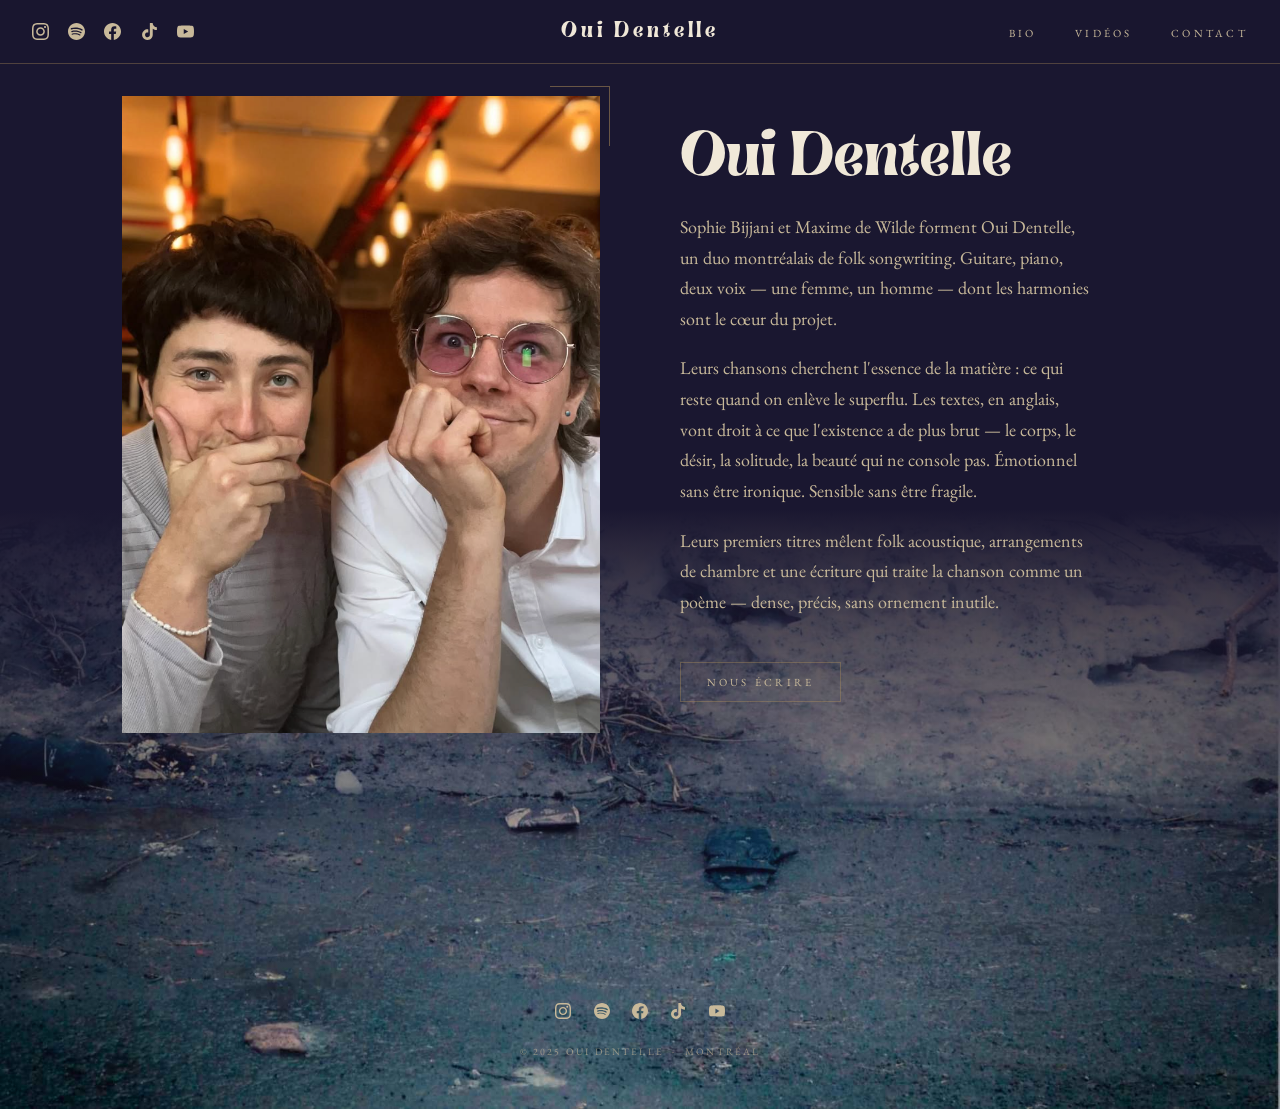
==== commit 992aa60f: "Footer texte + lisible; nav mobile: icônes sociales visibles; bio: label caché + alt SEO photo https" ====
--- a/bio.html
+++ b/bio.html
@@ -56,13 +56,13 @@
        ═══════════════════════════════════════ -->
   <main>
     <section class="section bio-section visible">
-      <p class="section-label">Artiste</p>
+      <p class="section-label" aria-hidden="true" style="display:none;">Artiste</p>
       <div class="about-grid">
 
         <div class="about-photo-wrap">
           <img
             src="OuiDentelleBio.png"
-            alt="Sophie Bijjani et Maxime de Wilde — Oui Dentelle"
+            alt="Photo de Sophie Bijjani et de Maxime de Wilde, fondateurs du duo musical montréalais Oui Dentelle. Scène folk, singer-songwriter, canadienne, nord-américaine, anglophone."
             class="about-photo"
             onerror="this.style.display='none'; this.nextElementSibling.style.display='flex';"
           />
--- a/src/style.css
+++ b/src/style.css
@@ -454,7 +454,7 @@
   font-size: 0.62rem;
   letter-spacing: 0.22em;
   text-transform: uppercase;
-  color: rgba(200,185,154,0.25);
+  color: rgba(200,185,154,0.65);
 }
 
 /* ─── BIO PAGE ────────────────────────────────────────────── */
@@ -521,11 +521,21 @@
 @media (max-width: 860px) {
   :root { --px: 1.5rem; }
 
-  /* Hero mobile 900×1200 → ratio 3:4 */
-  .hero { aspect-ratio: 3 / 4; }
-
-  /* Chevauchement du footer réduit sur mobile */
-  .footer { margin-top: -6rem; }
+  /* Nav mobile : icônes plus petites pour coexister avec le burger */
+  .nav-social { gap: 0.7rem; }
+  .nav-social svg { width: 14px; height: 14px; }
+
+  /* Hero mobile : ratio exact de l'image, aucun recadrage */
+  .hero {
+    aspect-ratio: unset;
+    min-height: calc(100vw * 1500 / 900);
+  }
+
+  /* Dates : position en px calquée sur l'image (975px sur 1500px → 65% de la hauteur rendue) */
+  .hero-dates { top: calc(100vw * 975 / 900); }
+
+  /* Pas de chevauchement footer sur mobile */
+  .footer { margin-top: 0; }
 
   .about-grid { grid-template-columns: 1fr; gap: 3rem; }
   .about-photo-wrap::after { display: none; }
@@ -547,11 +557,8 @@
   .nav-links li    { width: 100%; text-align: center; }
   .nav-links a     { display: block; padding: 0.9rem 0; font-size: 0.75rem; }
   .nav-burger      { display: flex; }
-
-
 }
 
 @media (max-width: 540px) {
-  .section    { padding-block: 4rem; }
-  .hero-dates { top: 55%; }
-}
+  .section { padding-block: 4rem; }
+}
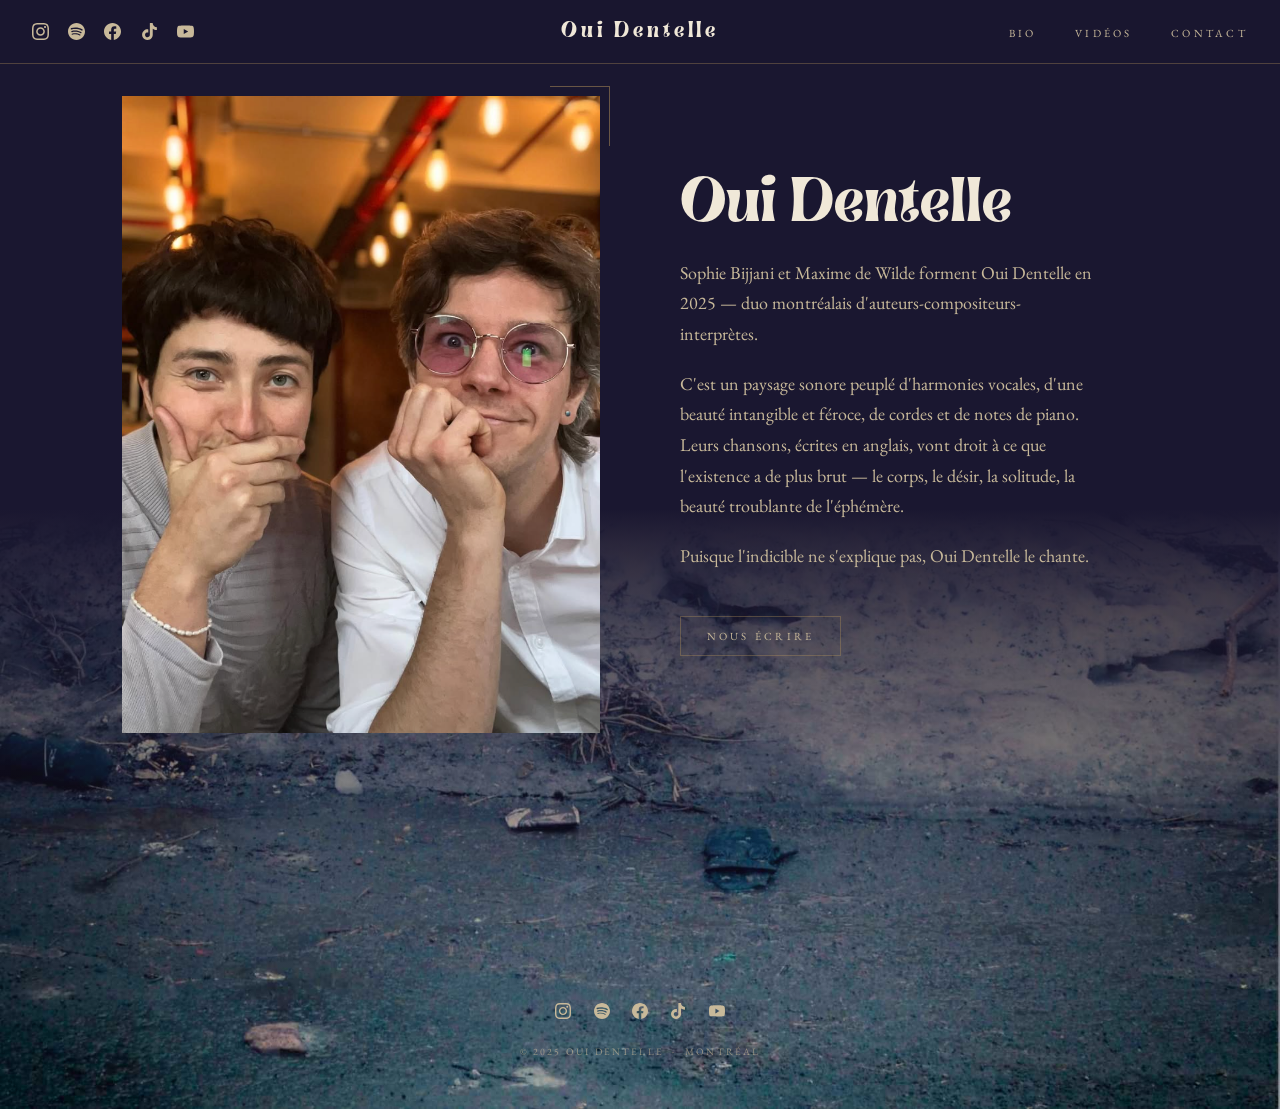
==== commit e5200e5e: "Bio: nouveau texte de présentation Oui Dentelle https://claude.ai/code/session_01GXBp2cWPhtpKe2u6qv4" ====
--- a/bio.html
+++ b/bio.html
@@ -74,20 +74,13 @@
         <div class="about-text">
           <h1 class="section-title">Oui Dentelle</h1>
           <p>
-            Sophie Bijjani et Maxime de Wilde forment Oui Dentelle, un duo montréalais
-            de folk songwriting. Guitare, piano, deux voix — une femme, un homme —
-            dont les harmonies sont le cœur du projet.
+            Sophie Bijjani et Maxime de Wilde forment Oui Dentelle en 2025 — duo montréalais d'auteurs-compositeurs-interprètes.
           </p>
           <p>
-            Leurs chansons cherchent l'essence de la matière&nbsp;: ce qui reste quand
-            on enlève le superflu. Les textes, en anglais, vont droit à ce que
-            l'existence a de plus brut — le corps, le désir, la solitude, la beauté
-            qui ne console pas. Émotionnel sans être ironique. Sensible sans être fragile.
+            C'est un paysage sonore peuplé d'harmonies vocales, d'une beauté intangible et féroce, de cordes et de notes de piano. Leurs chansons, écrites en anglais, vont droit à ce que l'existence a de plus brut — le corps, le désir, la solitude, la beauté troublante de l'éphémère.
           </p>
           <p>
-            Leurs premiers titres mêlent folk acoustique, arrangements de chambre
-            et une écriture qui traite la chanson comme un poème — dense, précis,
-            sans ornement inutile.
+            Puisque l'indicible ne s'explique pas, Oui Dentelle le chante.
           </p>
           <a href="index.html#contact" class="btn-outline" style="margin-top:1.6rem;">
             Nous écrire
